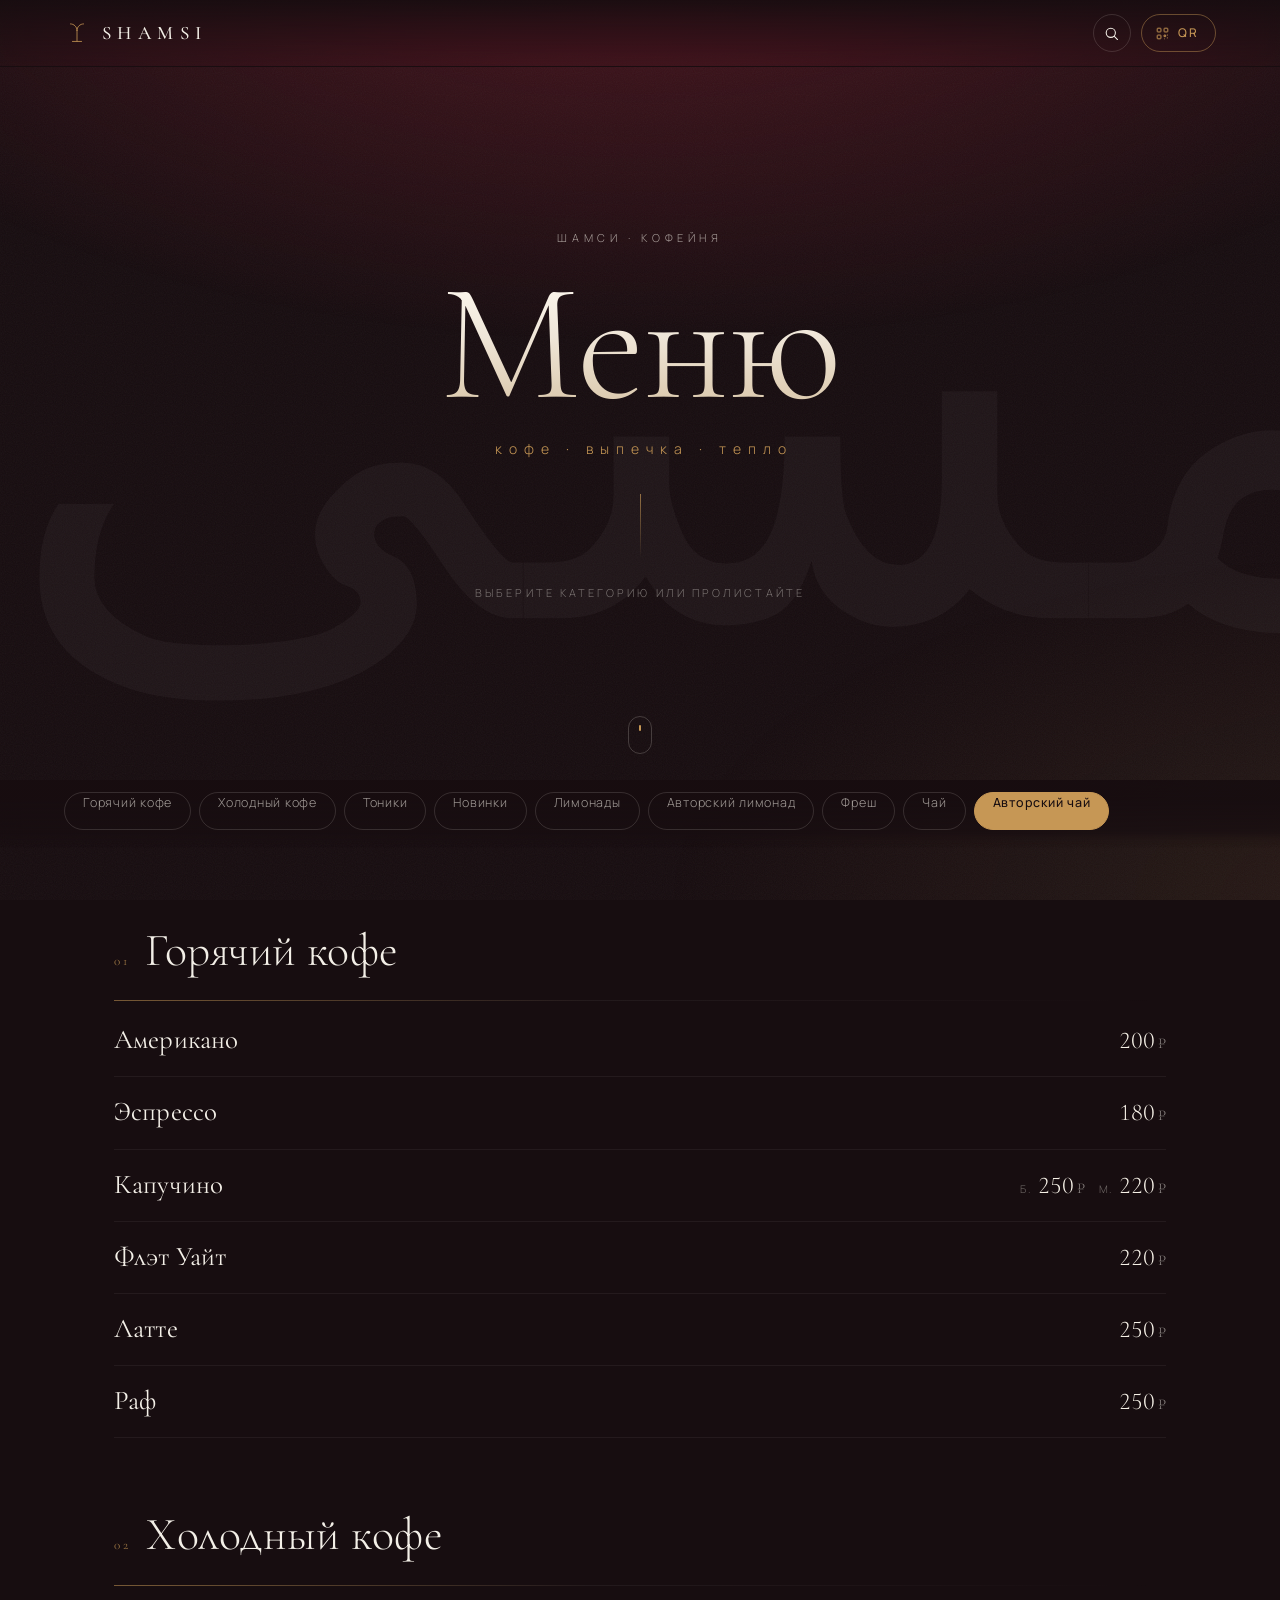
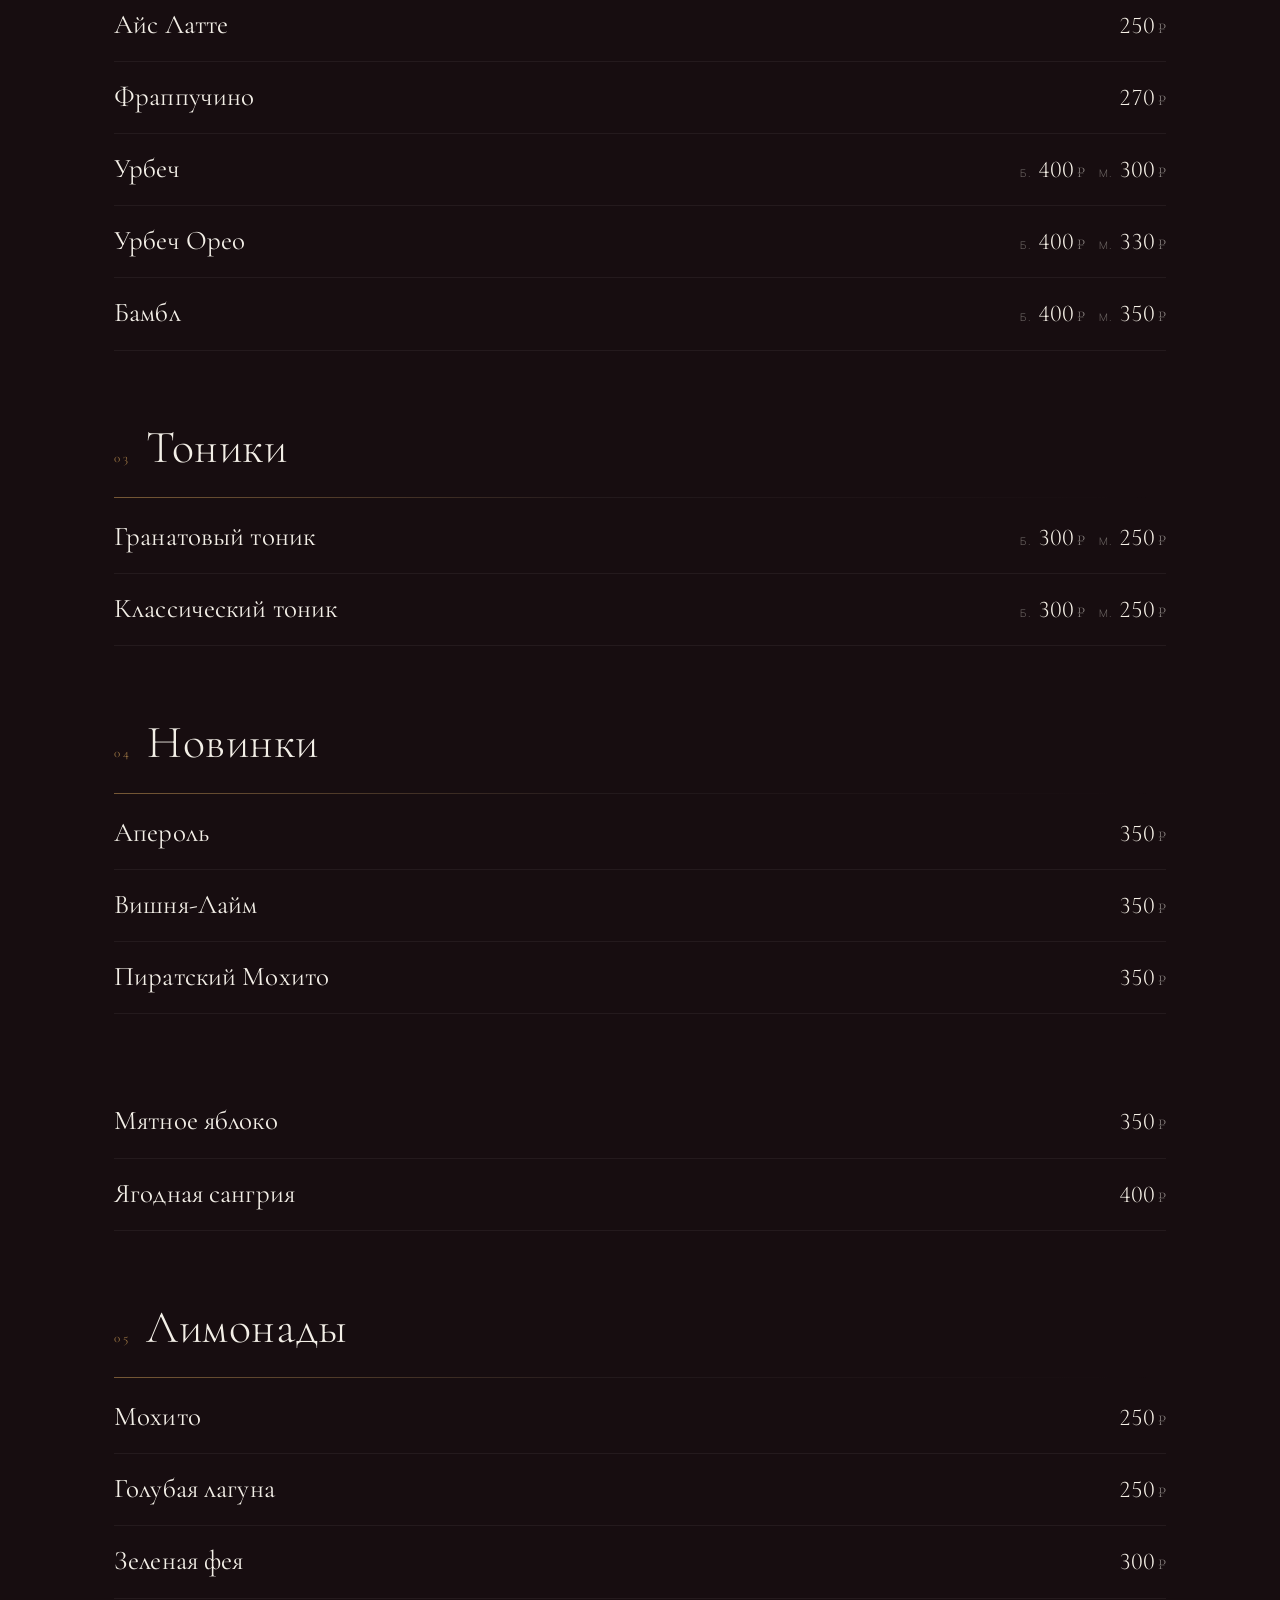
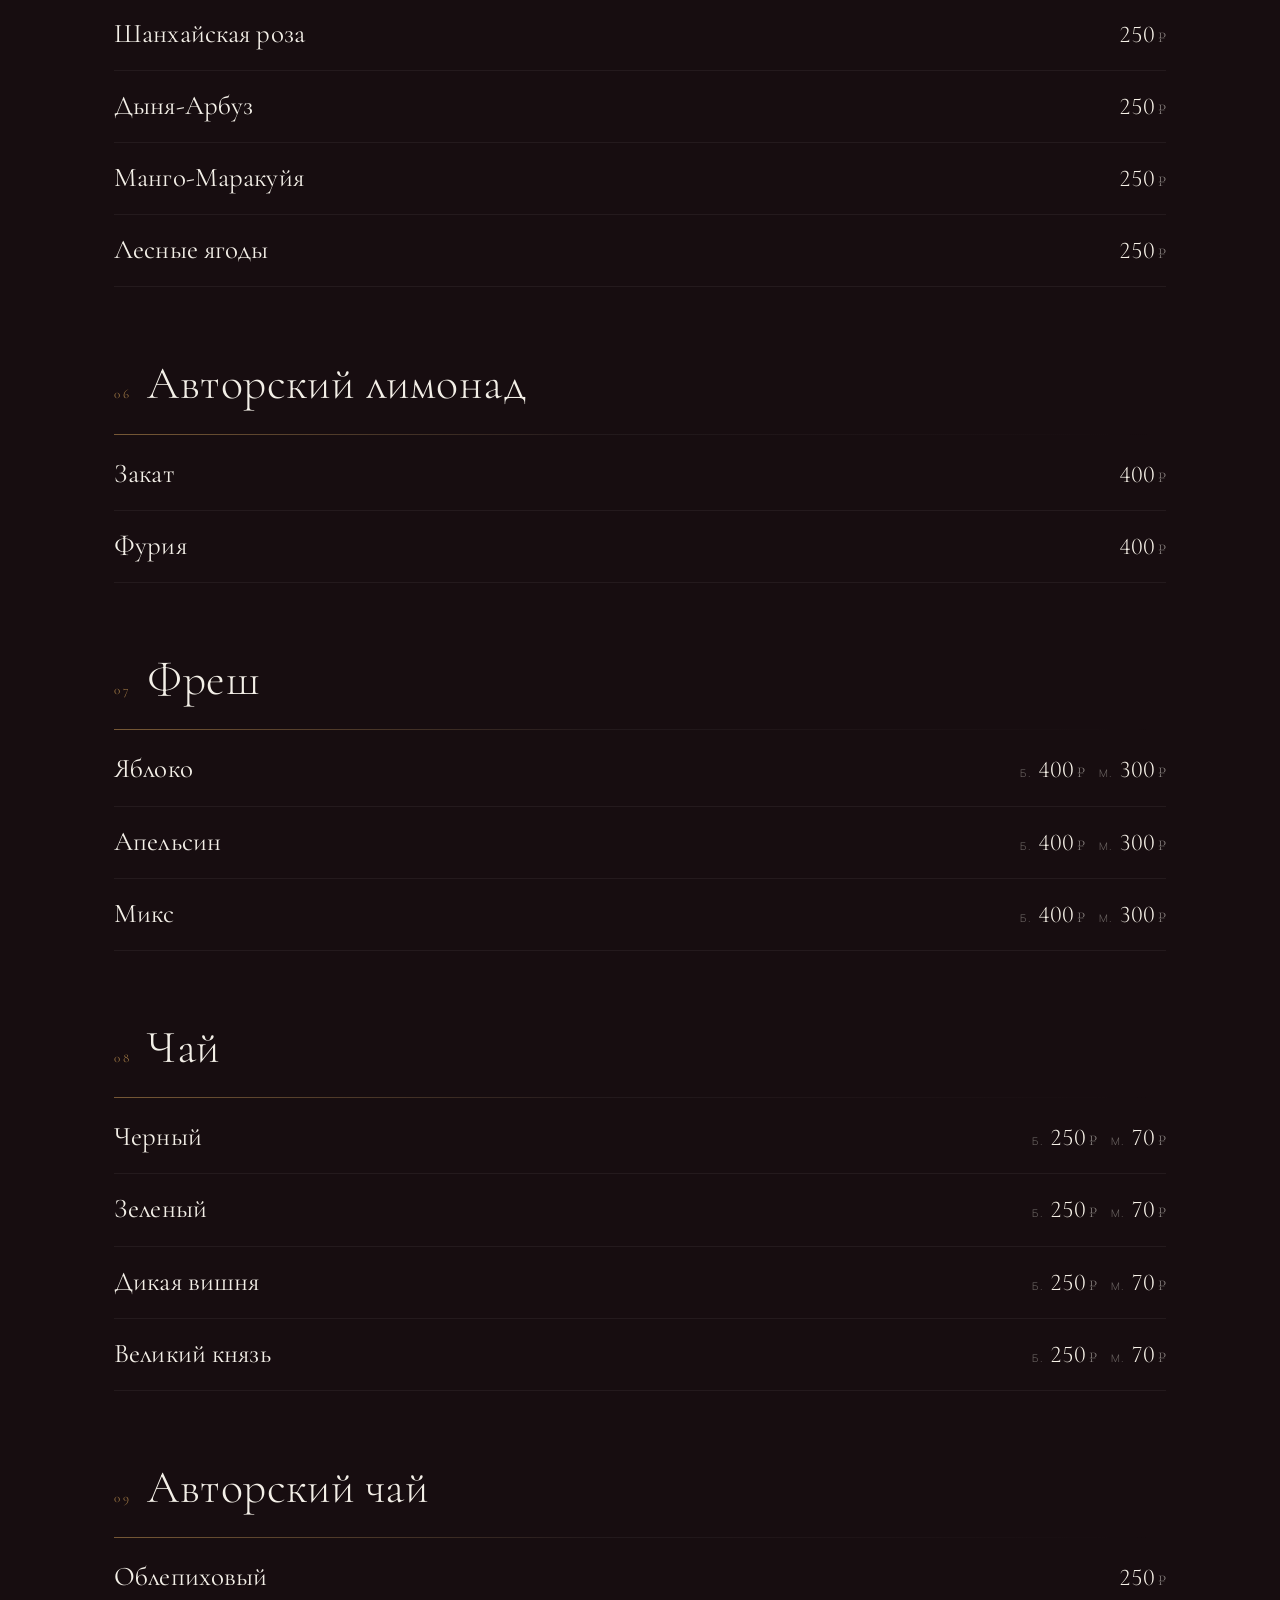
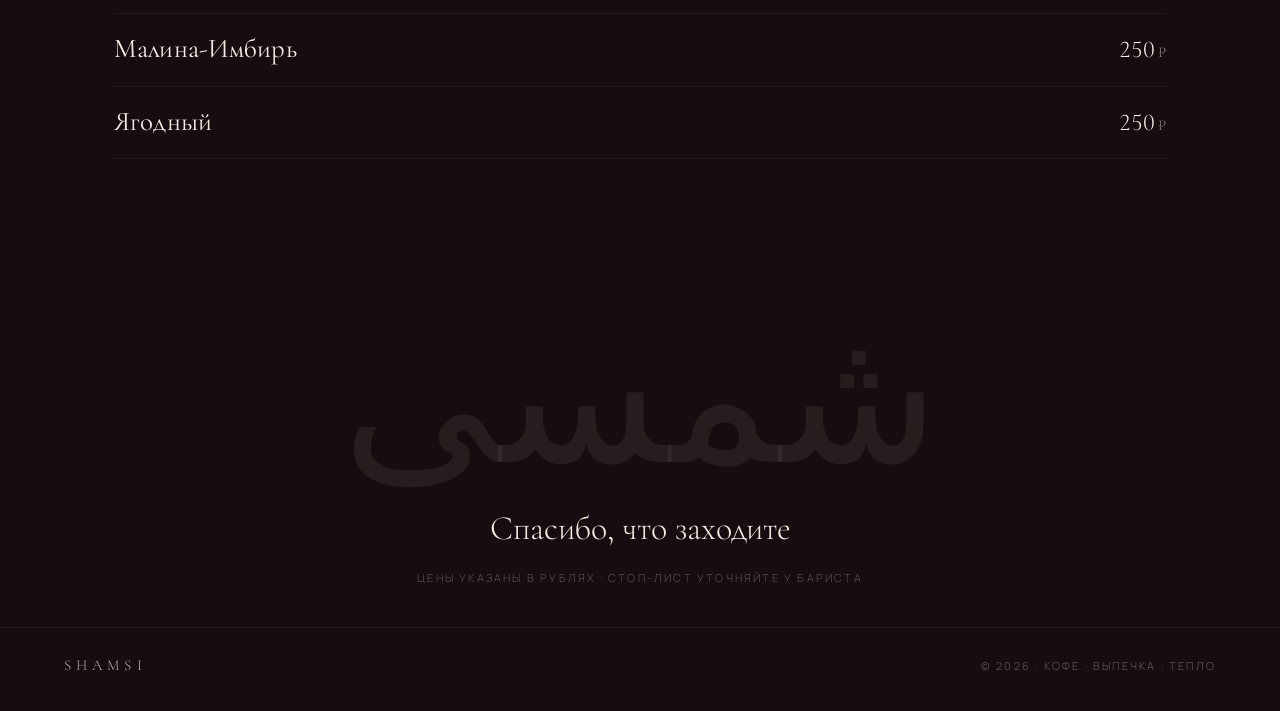
==== index.html @ 0c4f5e69 "copy: drop unverified claims (founding year, own roasting, category claims)" ====
<!DOCTYPE html>
<html lang="ru">
<head>
<meta charset="utf-8">
<meta name="viewport" content="width=device-width, initial-scale=1, viewport-fit=cover">
<title>SHAMSI — меню</title>
<meta name="description" content="Меню кофейни SHAMSI: кофе, холодные напитки, лимонады, чай.">
<meta name="theme-color" content="#170d10">
<link rel="preconnect" href="https://fonts.googleapis.com">
<link rel="preconnect" href="https://fonts.gstatic.com" crossorigin>
<link href="https://fonts.googleapis.com/css2?family=Cormorant+Garamond:ital,wght@0,300;0,400;0,500;0,600;1,300&family=Manrope:wght@300;400;500;600&display=swap" rel="stylesheet">
<link rel="stylesheet" href="assets/style.css">
<link rel="icon" href="data:image/svg+xml,%3Csvg xmlns='http://www.w3.org/2000/svg' viewBox='0 0 32 32'%3E%3Crect width='32' height='32' rx='8' fill='%237A1D2D'/%3E%3Cpath d='M16 23V12M11.5 16.5a4.5 4.5 0 1 1 9 0' stroke='%23F3EFE7' stroke-width='1.6' fill='none' stroke-linecap='round'/%3E%3C/svg%3E">
</head>
<body>

<header class="topbar" id="topbar">
  <a class="brand" href="#top" aria-label="SHAMSI — в начало">
    <svg class="brand__mark" viewBox="0 0 40 40" aria-hidden="true">
      <path d="M20 33V16" />
      <path d="M20 16c0-5.5-4.5-10-10-10M20 16c0-5.5 4.5-10 10-10" />
      <path d="M13 33h14" />
    </svg>
    <span class="brand__name">SHAMSI</span>
  </a>
  <nav class="topbar__actions">
    <button class="icon-btn" id="searchBtn" aria-label="Поиск по меню">
      <svg viewBox="0 0 24 24" aria-hidden="true"><circle cx="11" cy="11" r="6.5"/><path d="M16 16l4.5 4.5"/></svg>
    </button>
    <button class="pill-btn" id="qrBtn">
      <svg viewBox="0 0 24 24" aria-hidden="true"><rect x="3.5" y="3.5" width="6" height="6" rx="1"/><rect x="14.5" y="3.5" width="6" height="6" rx="1"/><rect x="3.5" y="14.5" width="6" height="6" rx="1"/><path d="M14.5 14.5h2.5v2.5h-2.5zM19 19h1.5M19 14.5h1.5M14.5 20.5h1"/></svg>
      <span>QR</span>
    </button>
  </nav>
</header>

<main id="top">

  <section class="hero">
    <span class="hero__arabic" aria-hidden="true">شمسی</span>
    <div class="hero__inner">
      <p class="hero__eyebrow">шамси · кофейня</p>
      <h1 class="hero__title">Меню</h1>
      <p class="hero__sub">кофе · выпечка · тепло</p>
      <div class="hero__rule"></div>
      <p class="hero__hint">выберите категорию или пролистайте</p>
    </div>
    <a class="hero__scroll" href="#menu" aria-label="К меню">
      <span></span>
    </a>
  </section>

  <nav class="rail" id="rail" aria-label="Категории меню">
    <div class="rail__track" id="railTrack"></div>
  </nav>

  <div class="menu" id="menu"></div>

  <section class="outro">
    <p class="outro__arabic" aria-hidden="true">شمسی</p>
    <p class="outro__line">Спасибо, что заходите</p>
    <p class="outro__small">цены указаны в рублях · стоп-лист уточняйте у бариста</p>
  </section>

</main>

<footer class="footer">
  <span class="footer__brand">SHAMSI</span>
  <span class="footer__copy">© <span id="year"></span> · кофе · выпечка · тепло</span>
</footer>

<!-- поиск -->
<div class="sheet" id="searchSheet" hidden>
  <div class="sheet__backdrop" data-close></div>
  <div class="sheet__panel sheet__panel--search" role="dialog" aria-modal="true" aria-label="Поиск по меню">
    <div class="search">
      <svg viewBox="0 0 24 24" aria-hidden="true"><circle cx="11" cy="11" r="6.5"/><path d="M16 16l4.5 4.5"/></svg>
      <input id="searchInput" type="search" placeholder="капучино, урбеч, чай…" autocomplete="off" enterkeyhint="search">
      <button class="search__close" data-close aria-label="Закрыть">×</button>
    </div>
    <div class="search__results" id="searchResults"></div>
  </div>
</div>

<!-- QR -->
<div class="sheet" id="qrSheet" hidden>
  <div class="sheet__backdrop" data-close></div>
  <div class="sheet__panel sheet__panel--qr" role="dialog" aria-modal="true" aria-label="QR-код меню">
    <button class="sheet__close" data-close aria-label="Закрыть">×</button>
    <p class="qr__eyebrow">меню в телефоне</p>
    <h2 class="qr__title">Наведите камеру</h2>
    <div class="qr__frame" id="qrFrame">
      <div class="qr__spinner" id="qrSpinner">готовим код…</div>
    </div>
    <p class="qr__url" id="qrUrl"></p>
    <div class="qr__actions">
      <button class="btn btn--solid" id="copyLink">Скопировать ссылку</button>
      <button class="btn btn--ghost" id="printQr">Печать</button>
    </div>
    <p class="qr__note">распечатайте и поставьте на стол — гость откроет меню без приложения</p>
  </div>
</div>

<script src="assets/menu-data.js"></script>
<script src="assets/app.js"></script>
</body>
</html>
---- assets/style.css ----
/* ============================================================
   SHAMSI — web menu
   palette borrowed from the cup design: burgundy, cream, gold
   ============================================================ */

:root{
  --ink:#170d10;
  --ink-2:#1f1216;
  --ink-3:#2a171c;
  --cream:#f3efe7;
  --cream-dim:rgba(243,239,231,.62);
  --cream-faint:rgba(243,239,231,.12);
  --gold:#c69755;
  --burgundy:#7a1d2d;
  --burgundy-soft:#8f2d3d;
  --serif:"Cormorant Garamond", Georgia, "Times New Roman", serif;
  --sans:"Manrope", -apple-system, BlinkMacSystemFont, "Segoe UI", sans-serif;
  --pad:clamp(18px, 5vw, 64px);
  --maxw:1180px;
  --ease:cubic-bezier(.22,.61,.36,1);
}

*{box-sizing:border-box}
html{scroll-behavior:smooth; -webkit-text-size-adjust:100%}
@media (prefers-reduced-motion: reduce){
  html{scroll-behavior:auto}
  *{animation-duration:.001ms !important; transition-duration:.001ms !important}
}

body{
  margin:0;
  background:var(--ink);
  color:var(--cream);
  font-family:var(--sans);
  font-weight:300;
  line-height:1.55;
  -webkit-font-smoothing:antialiased;
  overflow-x:hidden;
}

/* subtle paper grain + warm vignette */
body::before{
  content:"";
  position:fixed; inset:0;
  pointer-events:none; z-index:0;
  background:
    radial-gradient(120% 80% at 50% -10%, rgba(122,29,45,.55), transparent 60%),
    radial-gradient(90% 60% at 110% 100%, rgba(198,151,85,.10), transparent 65%);
}
body::after{
  content:"";
  position:fixed; inset:0; z-index:0; pointer-events:none; opacity:.05;
  background-image:url("data:image/svg+xml,%3Csvg xmlns='http://www.w3.org/2000/svg' width='120' height='120'%3E%3Cfilter id='n'%3E%3CfeTurbulence type='fractalNoise' baseFrequency='.9' numOctaves='3'/%3E%3C/filter%3E%3Crect width='120' height='120' filter='url(%23n)'/%3E%3C/svg%3E");
}

main, header, footer{position:relative; z-index:1}

a{color:inherit; text-decoration:none}
button{font:inherit; color:inherit; background:none; border:0; cursor:pointer}
img{max-width:100%; display:block}

::selection{background:var(--gold); color:var(--ink)}

/* ---------------- top bar ---------------- */
.topbar{
  position:fixed; top:0; left:0; right:0; z-index:40;
  display:flex; align-items:center; justify-content:space-between;
  padding:14px var(--pad);
  background:linear-gradient(to bottom, rgba(23,13,16,.92), rgba(23,13,16,0));
  backdrop-filter:blur(14px) saturate(120%);
  border-bottom:1px solid transparent;
  transition:border-color .4s var(--ease), background .4s var(--ease), padding .4s var(--ease);
}
.topbar.is-stuck{
  padding:10px var(--pad);
  background:rgba(23,13,16,.86);
  border-bottom-color:rgba(243,239,231,.08);
}

.brand{display:flex; align-items:center; gap:10px}
.brand__mark{width:26px; height:26px; fill:none; stroke:var(--gold); stroke-width:1.4; stroke-linecap:round; opacity:.9}
.brand__name{
  font-family:var(--serif); font-size:19px; letter-spacing:.34em; font-weight:500;
  padding-left:.1em;
}

.topbar__actions{display:flex; align-items:center; gap:10px}
.icon-btn{
  width:38px; height:38px; display:grid; place-items:center; border-radius:50%;
  border:1px solid rgba(243,239,231,.14);
  transition:border-color .3s var(--ease), background .3s var(--ease), transform .3s var(--ease);
}
.icon-btn svg{width:17px; height:17px; fill:none; stroke:var(--cream); stroke-width:1.5; stroke-linecap:round}
.icon-btn:hover{border-color:rgba(198,151,85,.6); background:rgba(198,151,85,.08); transform:translateY(-1px)}

.pill-btn{
  display:inline-flex; align-items:center; gap:8px;
  height:38px; padding:0 16px 0 13px; border-radius:999px;
  border:1px solid rgba(198,151,85,.45);
  color:var(--gold);
  font-size:12px; letter-spacing:.18em; text-transform:uppercase; font-weight:500;
  transition:background .3s var(--ease), color .3s var(--ease), transform .3s var(--ease);
}
.pill-btn svg{width:15px; height:15px; fill:none; stroke:currentColor; stroke-width:1.5}
.pill-btn:hover{background:var(--gold); color:var(--ink); transform:translateY(-1px)}

/* ---------------- hero ---------------- */
.hero{
  position:relative;
  min-height:min(88svh, 780px);
  display:grid; place-items:center;
  padding:120px var(--pad) 70px;
  overflow:hidden;
}
.hero__arabic{
  position:absolute; inset:0; display:grid; place-items:center;
  font-family:var(--serif);
  font-size:clamp(220px, 56vw, 620px);
  line-height:1;
  color:rgba(243,239,231,.035);
  letter-spacing:.02em;
  user-select:none;
  transform:translateY(4%);
}
.hero__inner{position:relative; text-align:center; max-width:760px}
.hero__eyebrow{
  margin:0 0 26px;
  font-size:11px; letter-spacing:.42em; text-transform:uppercase;
  color:var(--cream-dim);
}
.hero__title{
  font-family:var(--serif); font-weight:300;
  font-size:clamp(72px, 17vw, 168px);
  line-height:.86; margin:0;
  letter-spacing:-.01em;
  background:linear-gradient(180deg, #fffaf2 0%, #efe6d8 45%, #d8c4a6 100%);
  -webkit-background-clip:text; background-clip:text; color:transparent;
}
.hero__sub{
  margin:22px 0 0; font-size:clamp(12px,1.5vw,14px);
  letter-spacing:.5em; text-transform:lowercase; color:var(--gold);
  padding-left:.5em;
}
.hero__rule{
  width:1px; height:64px; margin:34px auto 0;
  background:linear-gradient(to bottom, var(--gold), transparent);
  opacity:.7;
}
.hero__hint{
  margin:26px 0 0; font-size:11px; letter-spacing:.28em;
  text-transform:uppercase; color:rgba(243,239,231,.42);
}
.hero__scroll{
  position:absolute; bottom:26px; left:50%; transform:translateX(-50%);
  width:24px; height:38px; border:1px solid rgba(243,239,231,.2); border-radius:999px;
}
.hero__scroll span{
  position:absolute; top:8px; left:50%; width:2px; height:6px; border-radius:2px;
  background:var(--gold); transform:translateX(-50%);
  animation:scrollHint 2.4s infinite var(--ease);
}
@keyframes scrollHint{
  0%{opacity:0; transform:translate(-50%,0)}
  35%{opacity:1}
  100%{opacity:0; transform:translate(-50%,14px)}
}

/* ---------------- category rail ---------------- */
.rail{
  position:sticky; top:0; z-index:30;
  padding:10px 0 12px;
  background:linear-gradient(to bottom, rgba(23,13,16,.96) 30%, rgba(23,13,16,.72) 75%, transparent);
  backdrop-filter:blur(10px);
  -webkit-mask-image:linear-gradient(to bottom, #000 78%, transparent);
          mask-image:linear-gradient(to bottom, #000 78%, transparent);
}
.rail__track{
  display:flex; gap:8px; overflow-x:auto; scrollbar-width:none;
  padding:2px var(--pad) 6px;
  scroll-snap-type:x proximity;
}
.rail__track::-webkit-scrollbar{display:none}
.chip{
  flex:0 0 auto; scroll-snap-align:center;
  height:38px; padding:0 18px; border-radius:999px;
  border:1px solid rgba(243,239,231,.14);
  font-size:12.5px; letter-spacing:.06em; color:var(--cream-dim);
  white-space:nowrap;
  transition:color .3s var(--ease), border-color .3s var(--ease), background .3s var(--ease), transform .3s var(--ease);
}
.chip:hover{color:var(--cream); border-color:rgba(198,151,85,.4)}
.chip.is-active{
  color:var(--ink); background:var(--gold); border-color:var(--gold);
  font-weight:500;
}

/* ---------------- menu sections ---------------- */
.menu{max-width:var(--maxw); margin:0 auto; padding:14px var(--pad) 0}

.section{padding:clamp(34px,6vw,64px) 0 8px; scroll-margin-top:92px}
.section__head{display:flex; align-items:baseline; gap:16px; margin-bottom:6px}
.section__num{
  font-family:var(--serif); font-size:13px; letter-spacing:.2em; color:var(--gold);
  opacity:.85; padding-top:6px;
}
.section__title{
  font-family:var(--serif); font-weight:300; font-size:clamp(30px,4.6vw,46px);
  margin:0; line-height:1.05; letter-spacing:.01em;
}
.section__note{
  margin:8px 0 0; font-size:12.5px; letter-spacing:.16em; text-transform:uppercase;
  color:rgba(243,239,231,.34);
}
.section__rule{
  height:1px; margin:26px 0 4px;
  background:linear-gradient(to right, rgba(198,151,85,.55), rgba(243,239,231,.06) 45%, transparent);
}

.items{list-style:none; margin:0; padding:0}
.item{
  display:grid; grid-template-columns:1fr auto; align-items:baseline; gap:14px;
  padding:17px 0;
  border-bottom:1px solid rgba(243,239,231,.06);
  position:relative;
  opacity:0; transform:translateY(14px);
  transition:opacity .7s var(--ease), transform .7s var(--ease), border-color .35s var(--ease);
}
.item.is-in{opacity:1; transform:none}
.item:hover{border-bottom-color:rgba(198,151,85,.35)}
.item__name{
  font-family:var(--serif); font-size:clamp(21px,2.6vw,27px); font-weight:400;
  letter-spacing:.005em; line-height:1.2;
  transition:color .3s var(--ease), transform .35s var(--ease);
}
.item:hover .item__name{color:#fffdf8; transform:translateX(3px)}
.item__prices{display:flex; align-items:baseline; gap:14px; white-space:nowrap}
.price{display:inline-flex; align-items:baseline; gap:6px}
.price__label{
  font-size:10.5px; letter-spacing:.16em; text-transform:uppercase;
  color:rgba(243,239,231,.4);
}
.price__value{
  font-family:var(--serif); font-size:clamp(19px,2.4vw,24px); color:#f7f2e8;
  font-variant-numeric:lining-nums tabular-nums;
}
.price__value small{font-size:.62em; color:rgba(243,239,231,.55); margin-left:3px}

/* ---------------- outro / footer ---------------- */
.outro{
  text-align:center; padding:clamp(70px,12vw,140px) var(--pad) 40px;
  position:relative;
}
.outro__arabic{
  font-family:var(--serif); font-size:clamp(90px,18vw,190px); margin:0 0 6px;
  color:rgba(243,239,231,.07); line-height:1;
}
.outro__line{
  font-family:var(--serif); font-size:clamp(24px,3.4vw,34px); margin:0;
  color:#f1ebdf;
}
.outro__small{
  margin:14px 0 0; font-size:11px; letter-spacing:.2em; text-transform:uppercase;
  color:rgba(243,239,231,.3);
}

.footer{
  display:flex; justify-content:space-between; align-items:center; gap:18px;
  padding:26px var(--pad) 34px;
  border-top:1px solid rgba(243,239,231,.07);
  font-size:11px; letter-spacing:.2em; text-transform:uppercase;
  color:rgba(243,239,231,.34);
}
.footer__brand{font-family:var(--serif); font-size:15px; letter-spacing:.34em; color:rgba(243,239,231,.72)}

/* ---------------- sheets (search / qr) ---------------- */
.sheet{position:fixed; inset:0; z-index:60; display:grid; place-items:center}
.sheet[hidden]{display:none}
.sheet__backdrop{
  position:absolute; inset:0; background:rgba(10,5,7,.72); backdrop-filter:blur(6px);
  animation:fade .3s var(--ease);
}
.sheet__panel{
  position:relative; width:min(560px, calc(100vw - 32px));
  max-height:calc(100dvh - 48px); overflow:auto;
  background:linear-gradient(180deg, #241317, #1a0f12);
  border:1px solid rgba(198,151,85,.28);
  border-radius:22px; padding:26px;
  box-shadow:0 30px 80px rgba(0,0,0,.55);
  animation:rise .38s var(--ease);
}
@keyframes fade{from{opacity:0}to{opacity:1}}
@keyframes rise{from{opacity:0; transform:translateY(16px) scale(.985)}to{opacity:1; transform:none}}

.search{display:flex; align-items:center; gap:12px; border-bottom:1px solid rgba(243,239,231,.14); padding-bottom:12px}
.search svg{width:18px; height:18px; fill:none; stroke:var(--gold); stroke-width:1.5}
.search input{
  flex:1; background:none; border:0; outline:0; color:var(--cream);
  font-family:var(--sans); font-size:16px; font-weight:300;
}
.search input::placeholder{color:rgba(243,239,231,.35)}
.search__close{font-size:24px; line-height:1; color:rgba(243,239,231,.5); padding:0 4px}
.search__close:hover{color:var(--cream)}

.search__results{margin-top:8px}
.sr-cat{
  font-size:10.5px; letter-spacing:.2em; text-transform:uppercase;
  color:var(--gold); margin:18px 0 6px;
}
.sr-item{
  display:flex; justify-content:space-between; align-items:baseline; gap:14px;
  padding:11px 0; border-bottom:1px solid rgba(243,239,231,.06); width:100%; text-align:left;
  color:var(--cream);
}
.sr-item:hover{color:#fff}
.sr-item__name{font-family:var(--serif); font-size:19px}
.sr-item__price{font-family:var(--serif); font-size:17px; color:rgba(243,239,231,.8); white-space:nowrap}
.sr-empty{color:rgba(243,239,231,.45); font-size:14px; padding:22px 0; text-align:center}

.sheet__close{
  position:absolute; top:14px; right:16px; font-size:26px; line-height:1;
  color:rgba(243,239,231,.45);
}
.sheet__close:hover{color:var(--cream)}

.sheet__panel--qr{text-align:center; padding-top:34px}
.qr__eyebrow{margin:0; font-size:10.5px; letter-spacing:.28em; text-transform:uppercase; color:var(--gold)}
.qr__title{margin:8px 0 20px; font-family:var(--serif); font-weight:300; font-size:clamp(26px,4vw,34px)}
.qr__frame{
  background:#fffaf1; border-radius:18px; padding:18px; display:grid; place-items:center;
  width:min(300px, 76vw); aspect-ratio:1; margin:0 auto;
}
.qr__frame img, .qr__frame canvas{width:100%; height:100%; display:block; border-radius:8px}
.qr__spinner{font-size:12px; letter-spacing:.16em; text-transform:uppercase; color:#8a7a68}
.qr__url{
  margin:16px 0 0; font-size:11.5px; letter-spacing:.06em;
  color:rgba(243,239,231,.45); word-break:break-all;
}
.qr__actions{display:flex; gap:10px; justify-content:center; margin-top:20px; flex-wrap:wrap}
.btn{
  height:42px; padding:0 20px; border-radius:999px; font-size:12px;
  letter-spacing:.14em; text-transform:uppercase; font-weight:500;
  transition:transform .3s var(--ease), background .3s var(--ease), color .3s var(--ease), border-color .3s var(--ease);
}
.btn--solid{background:var(--gold); color:var(--ink)}
.btn--solid:hover{transform:translateY(-1px); background:#d3a869}
.btn--ghost{border:1px solid rgba(243,239,231,.2); color:var(--cream)}
.btn--ghost:hover{border-color:rgba(198,151,85,.6); color:var(--gold)}
.qr__note{
  margin:18px 0 0; font-size:11px; line-height:1.6; letter-spacing:.04em;
  color:rgba(243,239,231,.32);
}

/* ---------------- responsive ---------------- */
@media (max-width:640px){
  .brand__name{font-size:16px; letter-spacing:.28em}
  .hero{min-height:80svh; padding-top:104px}
  .item{padding:15px 0}
  .footer{flex-direction:column; gap:8px; text-align:center}
  .pill-btn{padding:0 13px 0 11px}
  .pill-btn span{display:none}
}

/* ---------------- print (QR card) ---------------- */
@media print{
  body{background:#fff; color:#1a1a1a}
  body::before, body::after{display:none}
  .topbar, .hero, .rail, .menu, .outro, .footer, .qr__actions, .sheet__close, .qr__note, .qr__url{display:none !important}
  .sheet{position:static; display:block !important; background:#fff}
  .sheet__backdrop{display:none}
  .sheet__panel{background:#fff; border:0; box-shadow:none; max-height:none; width:100%; padding:0}
  .sheet[hidden]{display:block !important}
  .qr__frame{padding:0; width:70mm; height:70mm; background:#fff}
  .qr__eyebrow, .qr__title{color:#1a1a1a}
}
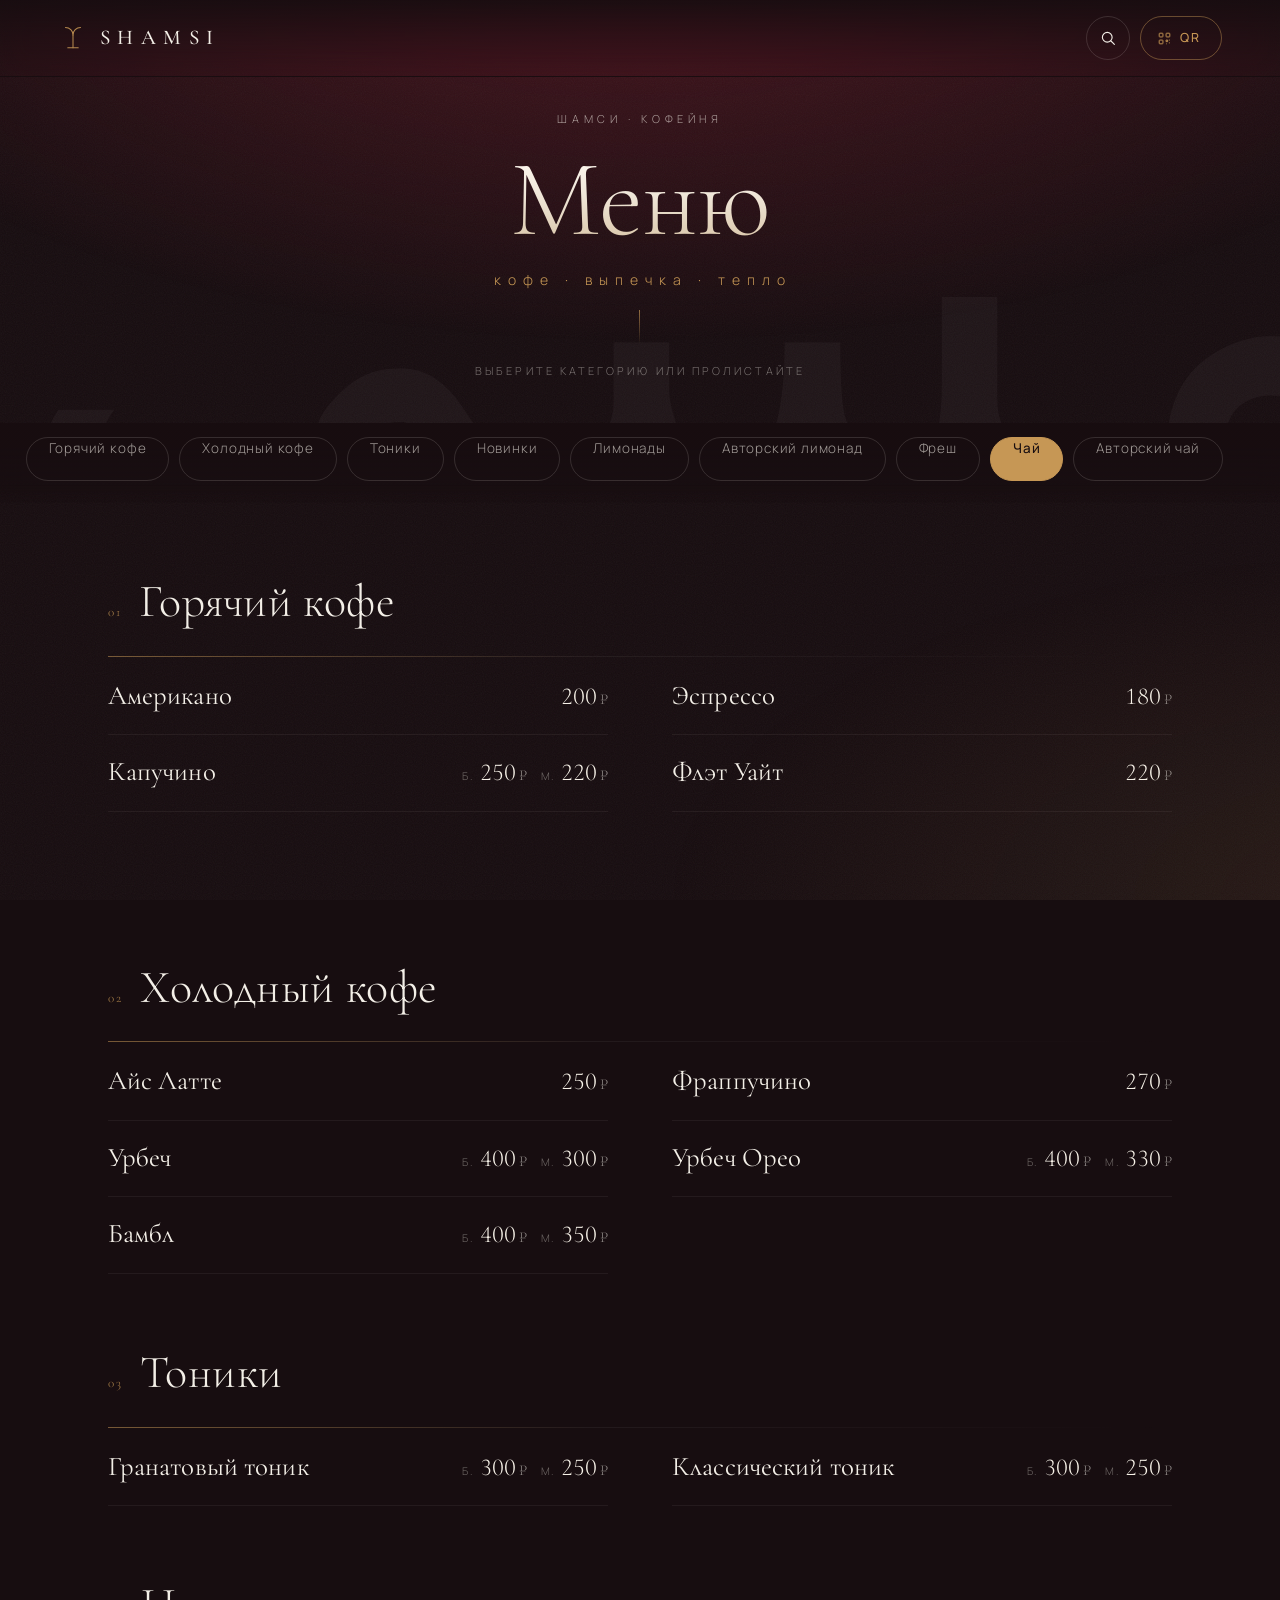
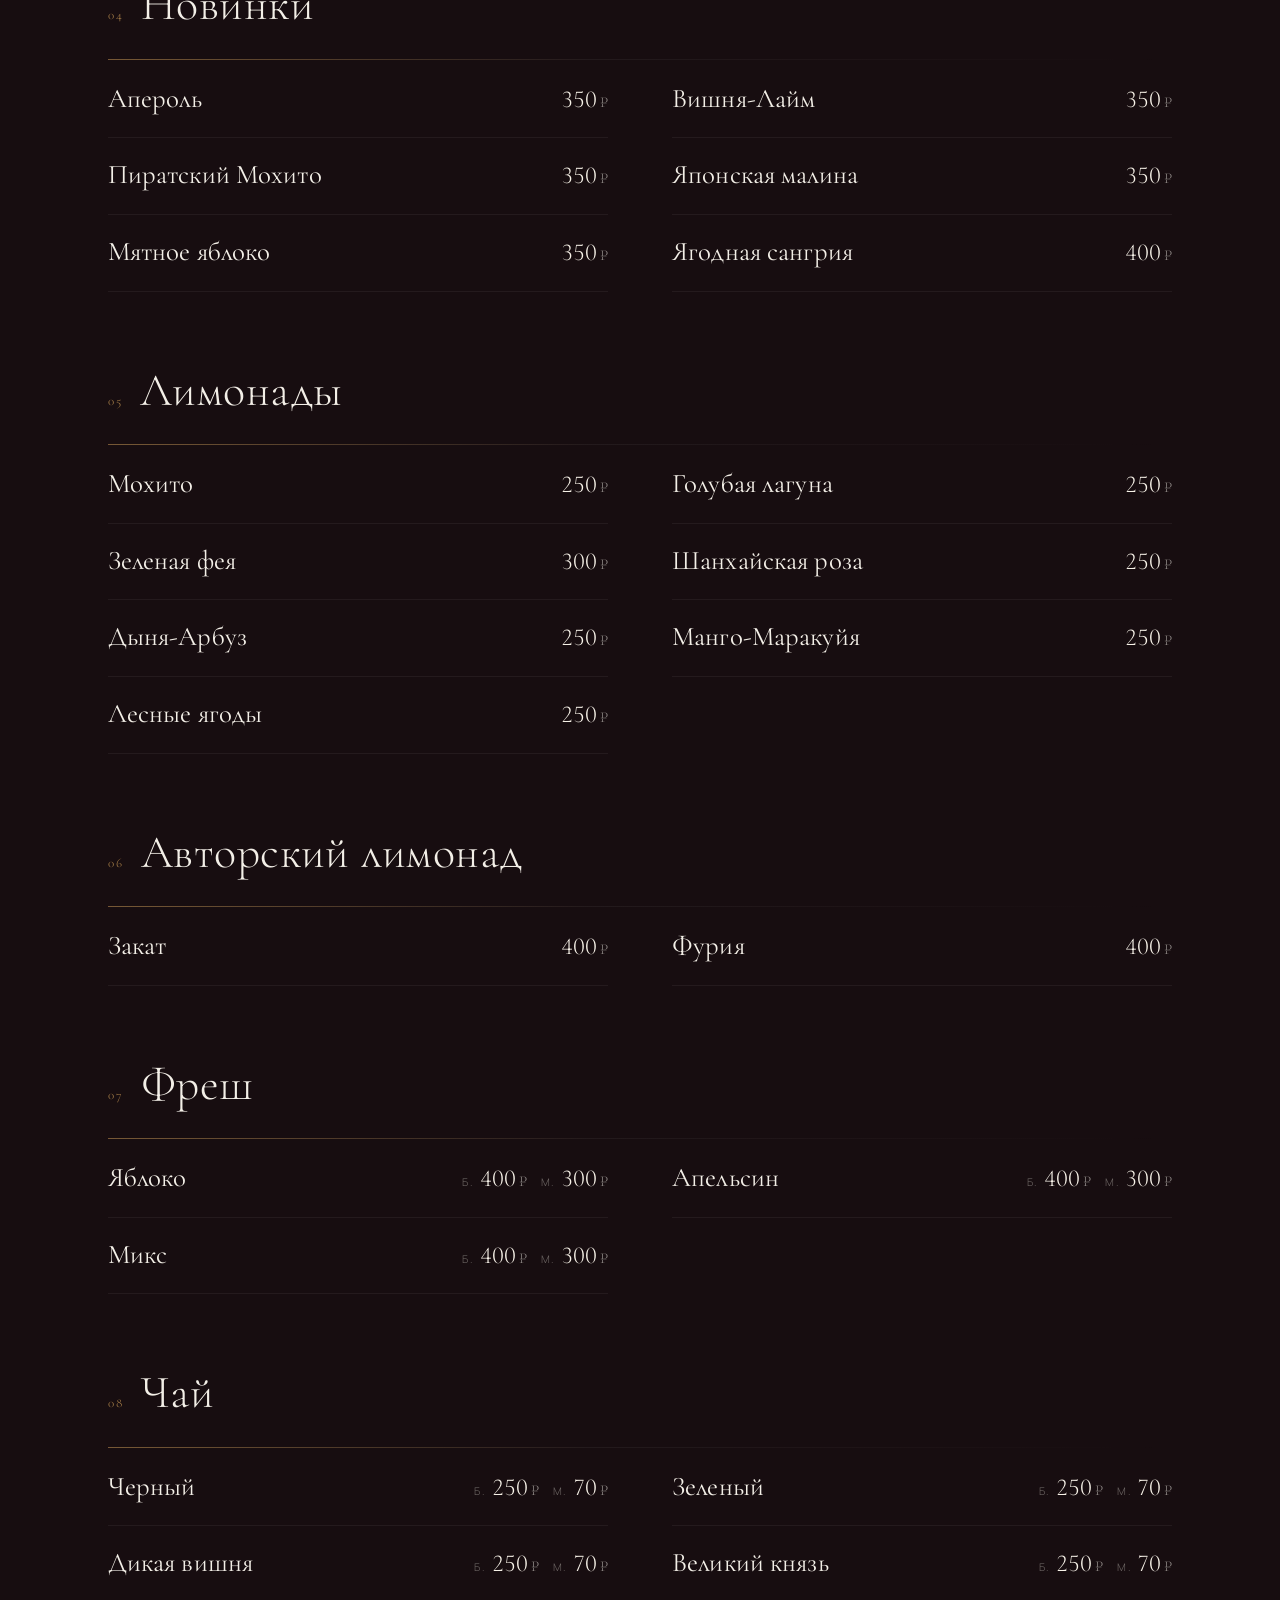
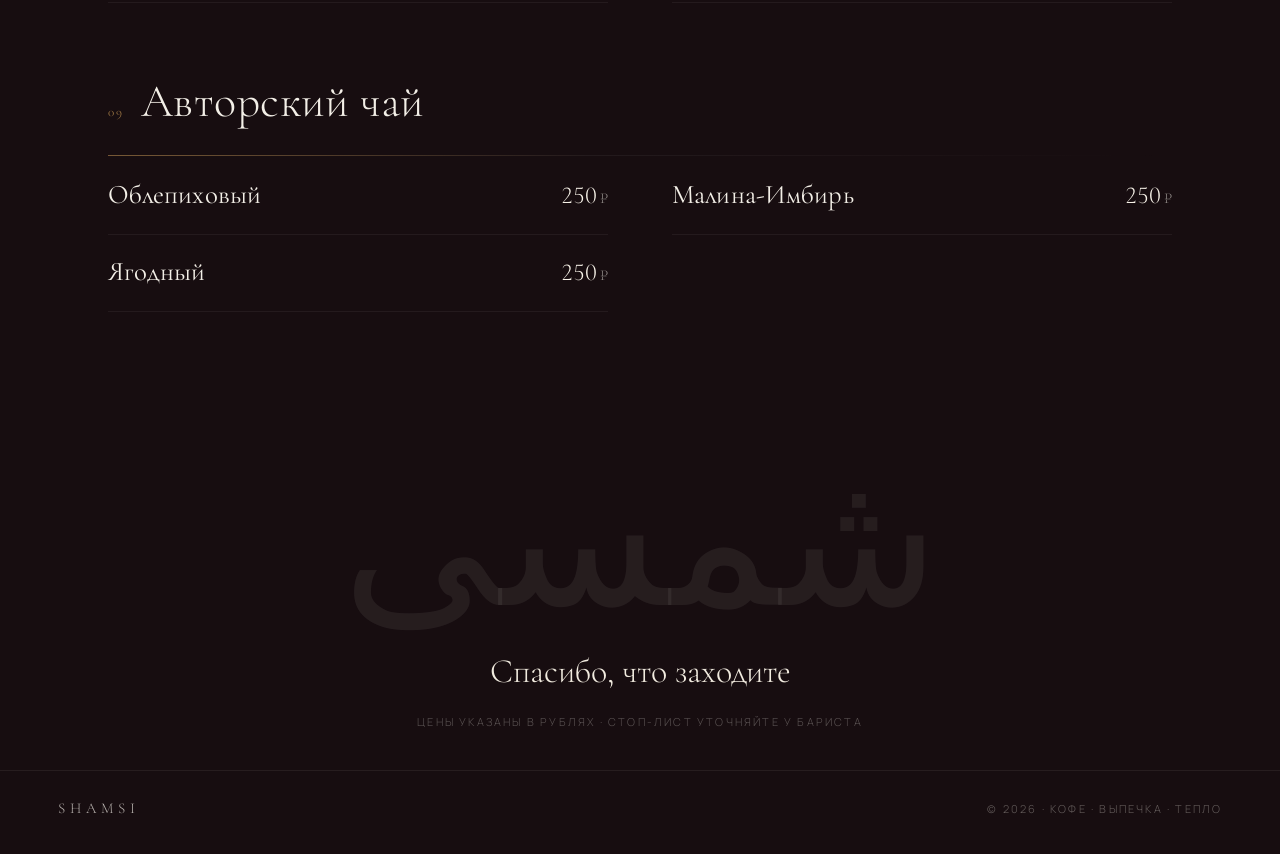
==== commit 726b5ca8: "tablet layout (2-col menu, 44px targets), PWA manifest + icons" ====
--- a/index.html
+++ b/index.html
@@ -10,6 +10,12 @@
 <link rel="preconnect" href="https://fonts.gstatic.com" crossorigin>
 <link href="https://fonts.googleapis.com/css2?family=Cormorant+Garamond:ital,wght@0,300;0,400;0,500;0,600;1,300&family=Manrope:wght@300;400;500;600&display=swap" rel="stylesheet">
 <link rel="stylesheet" href="assets/style.css">
+<link rel="manifest" href="manifest.webmanifest">
+<meta name="apple-mobile-web-app-capable" content="yes">
+<meta name="apple-mobile-web-app-status-bar-style" content="black-translucent">
+<meta name="apple-mobile-web-app-title" content="SHAMSI">
+<meta name="mobile-web-app-capable" content="yes">
+<link rel="apple-touch-icon" href="assets/icon-192.png">
 <link rel="icon" href="data:image/svg+xml,%3Csvg xmlns='http://www.w3.org/2000/svg' viewBox='0 0 32 32'%3E%3Crect width='32' height='32' rx='8' fill='%237A1D2D'/%3E%3Cpath d='M16 23V12M11.5 16.5a4.5 4.5 0 1 1 9 0' stroke='%23F3EFE7' stroke-width='1.6' fill='none' stroke-linecap='round'/%3E%3C/svg%3E">
 </head>
 <body>
--- a/assets/style.css
+++ b/assets/style.css
@@ -360,6 +360,57 @@
   .pill-btn span{display:none}
 }
 
+/* ---------------- tablet: two-column menu, bigger touch targets ---------------- */
+@media (min-width: 760px){
+  :root{ --pad: clamp(28px, 4.5vw, 72px) }
+
+  .topbar{ padding:16px var(--pad) }
+  .topbar.is-stuck{ padding:12px var(--pad) }
+  .icon-btn{ width:44px; height:44px }
+  .icon-btn svg{ width:18px; height:18px }
+  .pill-btn{ height:44px; padding:0 20px 0 16px; font-size:12.5px }
+  .brand__mark{ width:30px; height:30px }
+  .brand__name{ font-size:21px; letter-spacing:.36em }
+
+  .hero{ min-height:min(78svh, 720px); padding:130px var(--pad) 60px }
+  .hero__title{ font-size:clamp(96px, 13vw, 190px) }
+  .hero__rule{ height:52px; margin-top:30px }
+
+  .rail{ padding:12px 0 14px }
+  .rail__track{ gap:10px; padding:2px var(--pad) 8px }
+  .chip{ height:44px; padding:0 22px; font-size:13.5px }
+
+  .menu{ padding-top:10px }
+  .section{ padding:clamp(40px,5vw,70px) 0 10px }
+  .section__title{ font-size:clamp(34px,3.6vw,50px) }
+  .section__rule{ margin:30px 0 2px }
+
+  /* two columns of items — reads like a printed menu on a tablet */
+  .items{
+    display:grid; grid-template-columns:1fr 1fr;
+    column-gap:clamp(36px,5vw,84px);
+  }
+  .item{ padding:19px 0 }
+  .item__name{ font-size:clamp(23px,2.1vw,28px) }
+  .price__value{ font-size:clamp(20px,1.9vw,25px) }
+
+  .outro{ padding-top:clamp(80px,10vw,150px) }
+}
+
+/* tablet landscape / short screens: keep the hero from eating the viewport */
+@media (orientation: landscape) and (max-height: 900px){
+  .hero{ min-height:auto; padding:110px var(--pad) 44px }
+  .hero__title{ font-size:clamp(72px, 8.5vw, 130px) }
+  .hero__rule{ height:34px; margin-top:20px }
+  .hero__hint{ margin-top:18px }
+  .hero__scroll{ display:none }
+}
+
+/* very wide (tablet pro / desktop): three columns keep rows short */
+@media (min-width: 1500px){
+  :root{ --maxw:1360px }
+}
+
 /* ---------------- print (QR card) ---------------- */
 @media print{
   body{background:#fff; color:#1a1a1a}
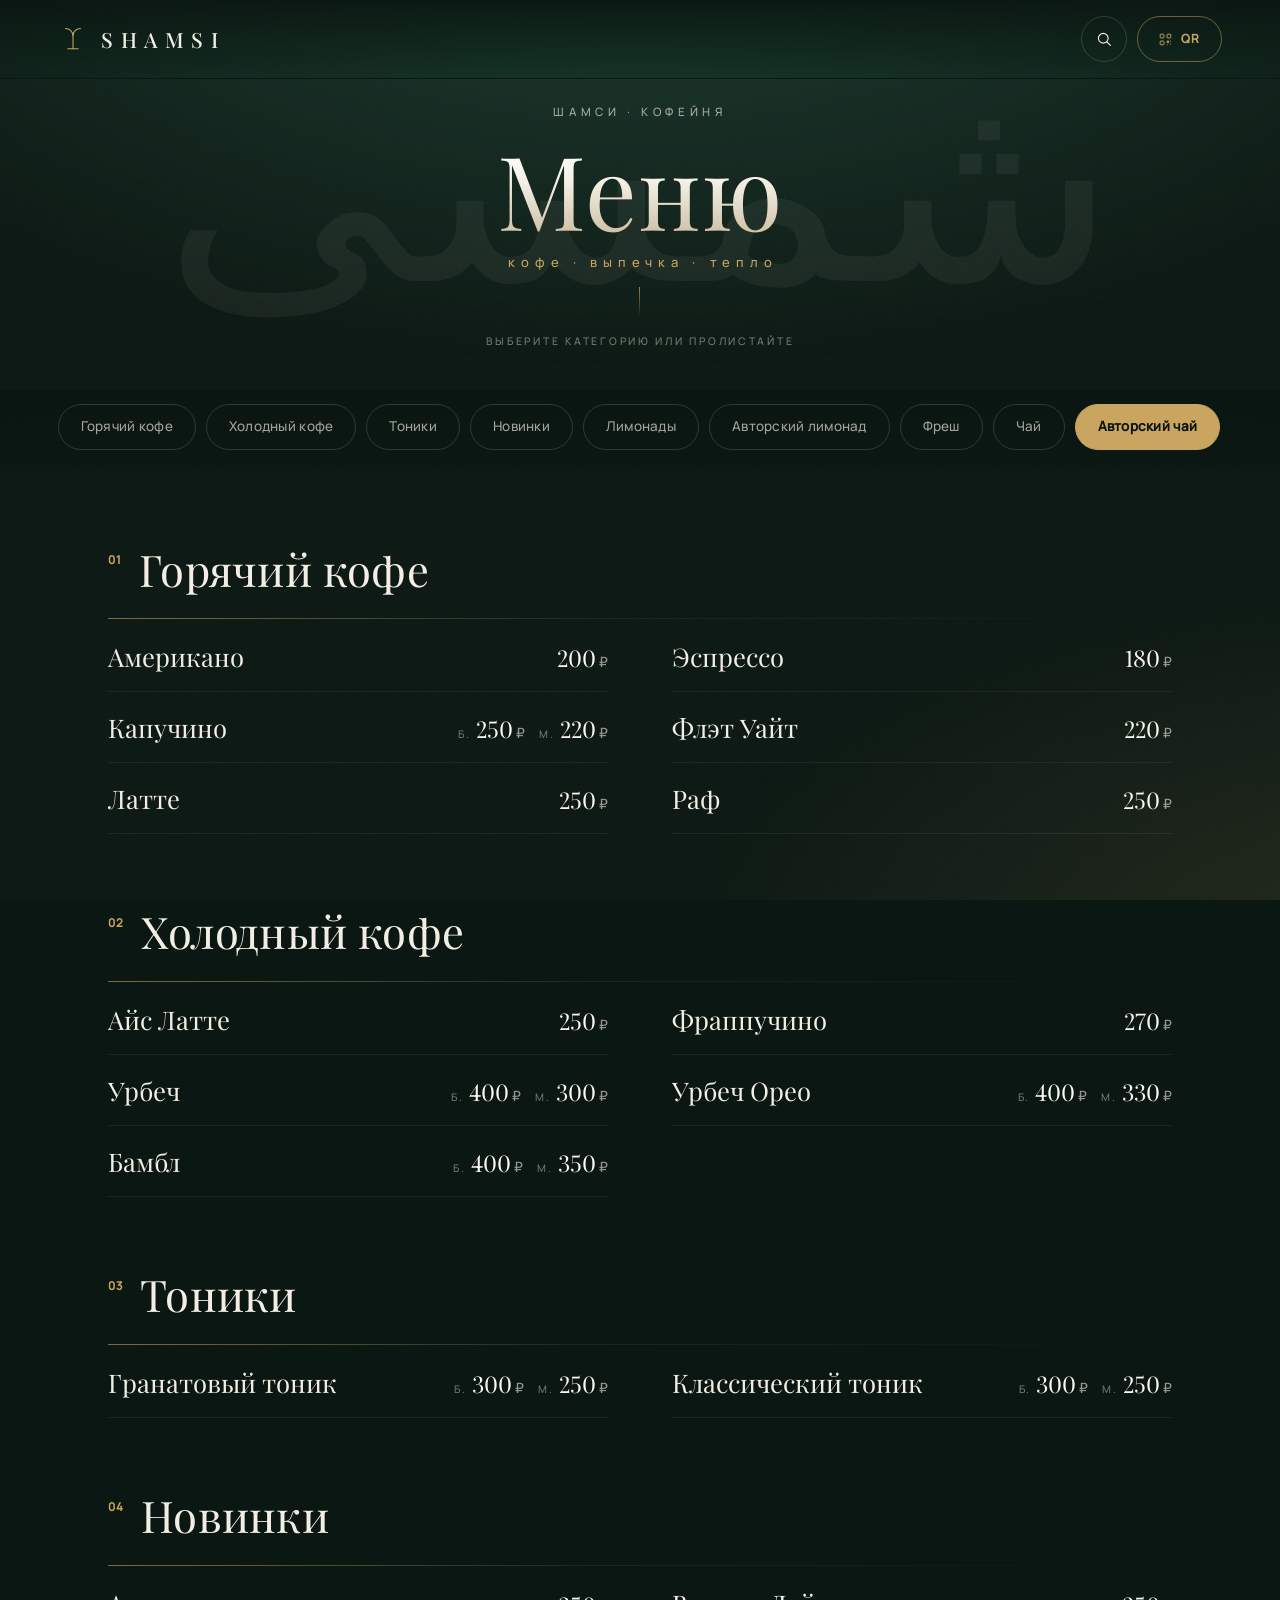
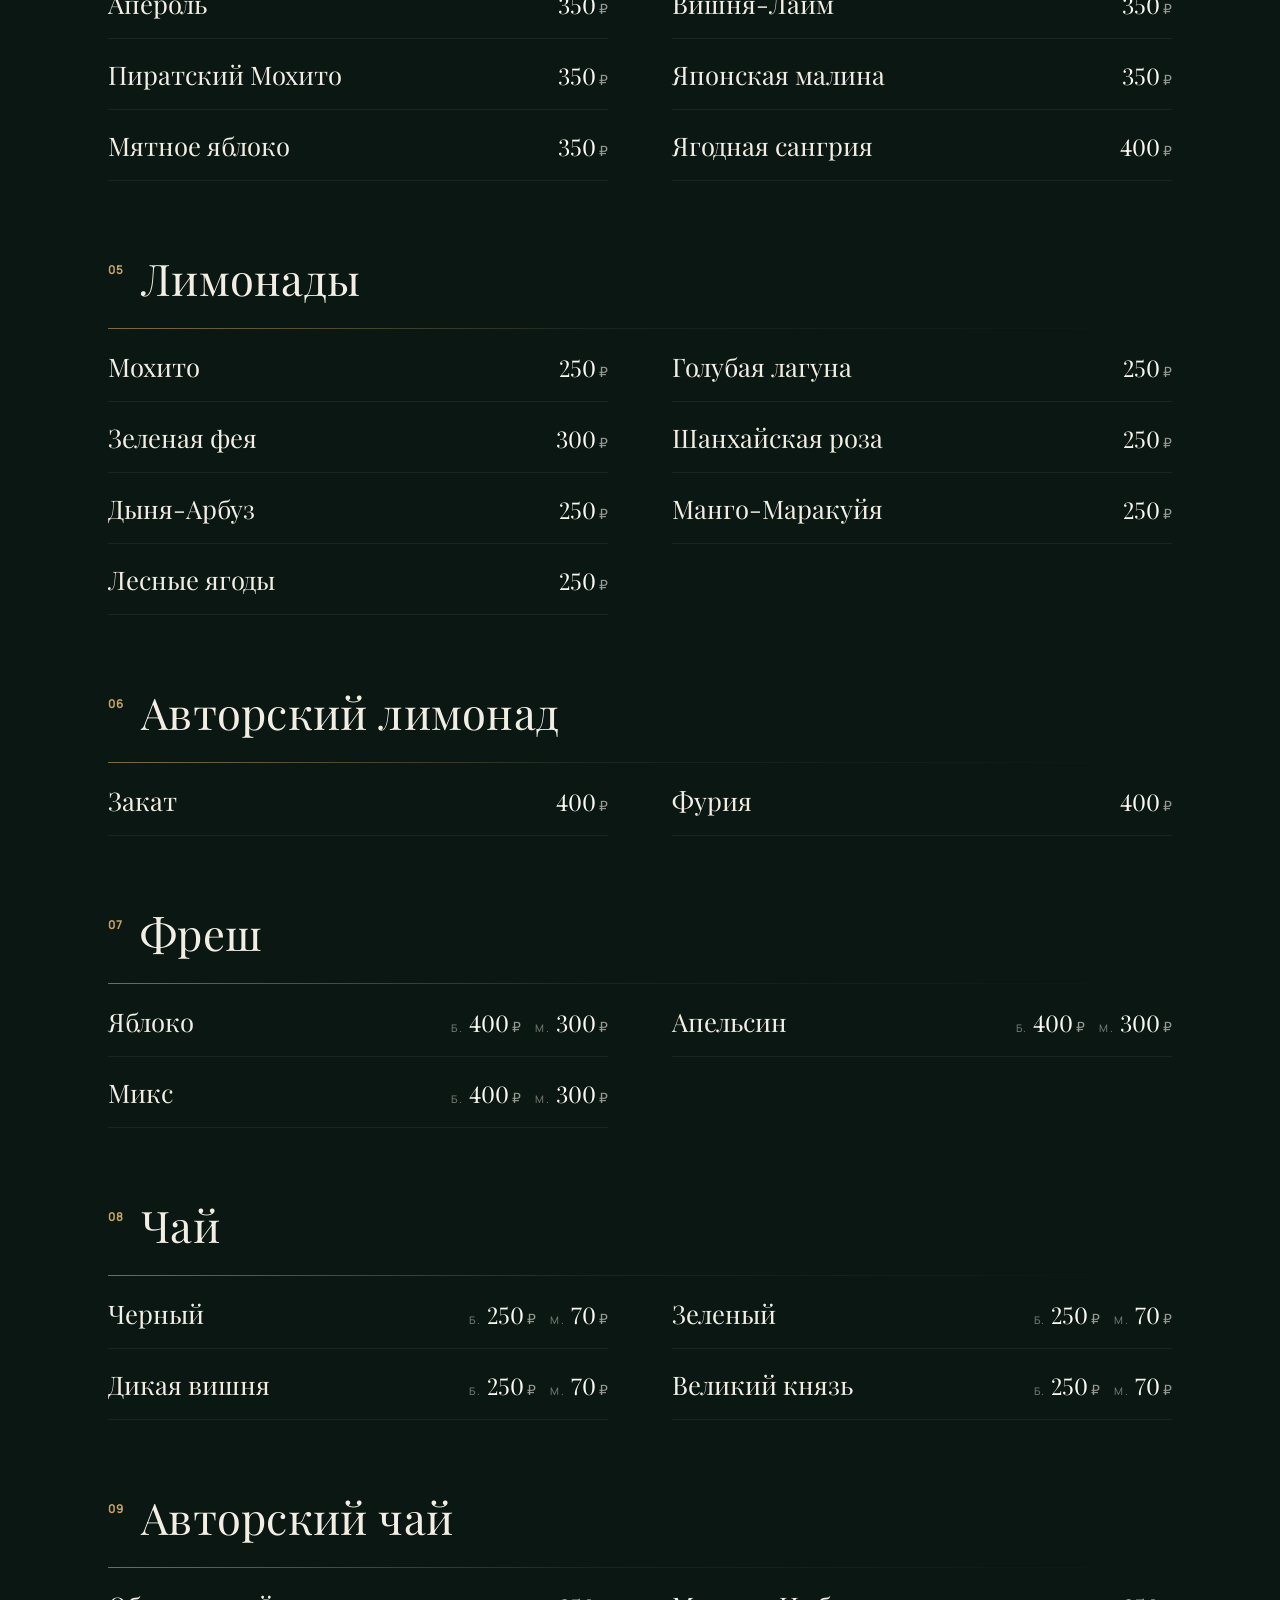
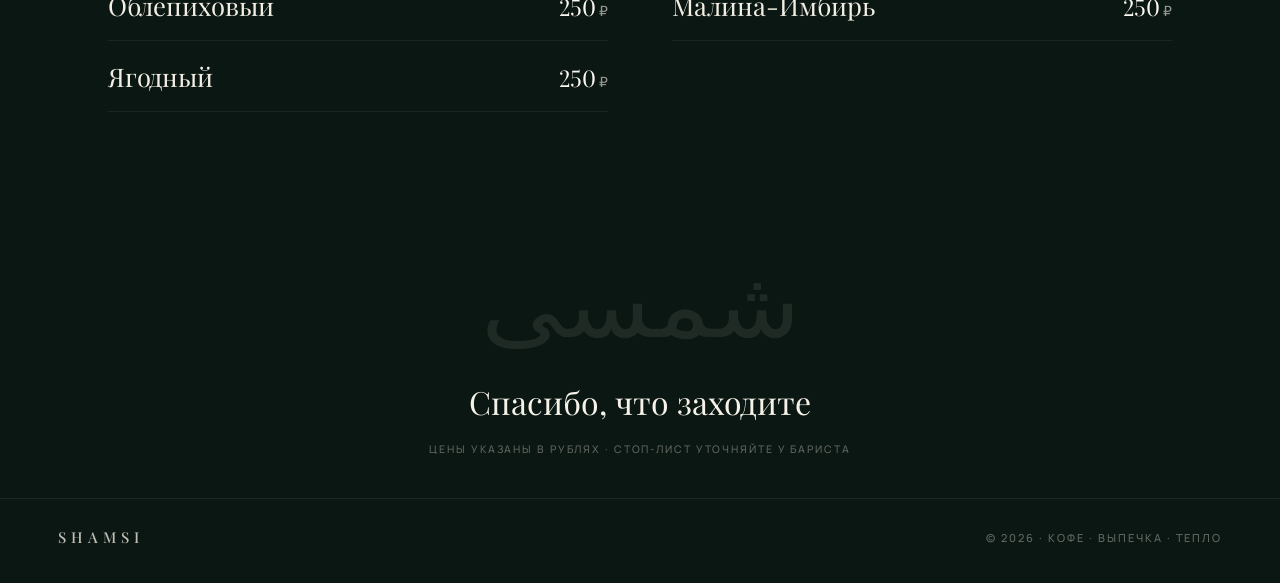
==== commit 5891054d: "dark green theme, self-hosted fonts, svg arabic watermark, chip/button centering, css-only reveal" ====
--- a/index.html
+++ b/index.html
@@ -5,10 +5,10 @@
 <meta name="viewport" content="width=device-width, initial-scale=1, viewport-fit=cover">
 <title>SHAMSI — меню</title>
 <meta name="description" content="Меню кофейни SHAMSI: кофе, холодные напитки, лимонады, чай.">
-<meta name="theme-color" content="#170d10">
-<link rel="preconnect" href="https://fonts.googleapis.com">
-<link rel="preconnect" href="https://fonts.gstatic.com" crossorigin>
-<link href="https://fonts.googleapis.com/css2?family=Cormorant+Garamond:ital,wght@0,300;0,400;0,500;0,600;1,300&family=Manrope:wght@300;400;500;600&display=swap" rel="stylesheet">
+<meta name="theme-color" content="#0b1712">
+<link rel="preload" href="assets/fonts/PlayfairDisplay-400-cyrillic.woff2" as="font" type="font/woff2" crossorigin>
+<link rel="preload" href="assets/fonts/Manrope-400-cyrillic.woff2" as="font" type="font/woff2" crossorigin>
+<link rel="stylesheet" href="assets/fonts.css">
 <link rel="stylesheet" href="assets/style.css">
 <link rel="manifest" href="manifest.webmanifest">
 <meta name="apple-mobile-web-app-capable" content="yes">
@@ -43,7 +43,9 @@
 <main id="top">
 
   <section class="hero">
-    <span class="hero__arabic" aria-hidden="true">شمسی</span>
+    <svg class="hero__arabic" viewBox="0 0 320 110" preserveAspectRatio="xMidYMid meet" aria-hidden="true">
+      <text x="160" y="82" text-anchor="middle" textLength="300" lengthAdjust="spacingAndGlyphs" font-size="86">شمسی</text>
+    </svg>
     <div class="hero__inner">
       <p class="hero__eyebrow">шамси · кофейня</p>
       <h1 class="hero__title">Меню</h1>
@@ -63,7 +65,9 @@
   <div class="menu" id="menu"></div>
 
   <section class="outro">
-    <p class="outro__arabic" aria-hidden="true">شمسی</p>
+    <svg class="outro__arabic" viewBox="0 0 320 110" preserveAspectRatio="xMidYMid meet" aria-hidden="true">
+      <text x="160" y="82" text-anchor="middle" textLength="300" lengthAdjust="spacingAndGlyphs" font-size="86">شمسی</text>
+    </svg>
     <p class="outro__line">Спасибо, что заходите</p>
     <p class="outro__small">цены указаны в рублях · стоп-лист уточняйте у бариста</p>
   </section>
--- a/assets/fonts.css
+++ b/assets/fonts.css
@@ -0,0 +1,96 @@
+@font-face {
+  font-family: 'Manrope';
+  font-style: normal;
+  font-weight: 300;
+  font-display: swap;
+  src: url('fonts/Manrope-300-cyrillic.woff2') format('woff2');
+  unicode-range: U+0301, U+0400-045F, U+0490-0491, U+04B0-04B1, U+2116;
+}
+@font-face {
+  font-family: 'Manrope';
+  font-style: normal;
+  font-weight: 300;
+  font-display: swap;
+  src: url('fonts/Manrope-300-latin.woff2') format('woff2');
+  unicode-range: U+0000-00FF, U+0131, U+0152-0153, U+02BB-02BC, U+02C6, U+02DA, U+02DC, U+0304, U+0308, U+0329, U+2000-206F, U+20AC, U+2122, U+2191, U+2193, U+2212, U+2215, U+FEFF, U+FFFD;
+}
+@font-face {
+  font-family: 'Manrope';
+  font-style: normal;
+  font-weight: 400;
+  font-display: swap;
+  src: url('fonts/Manrope-400-cyrillic.woff2') format('woff2');
+  unicode-range: U+0301, U+0400-045F, U+0490-0491, U+04B0-04B1, U+2116;
+}
+@font-face {
+  font-family: 'Manrope';
+  font-style: normal;
+  font-weight: 400;
+  font-display: swap;
+  src: url('fonts/Manrope-400-latin.woff2') format('woff2');
+  unicode-range: U+0000-00FF, U+0131, U+0152-0153, U+02BB-02BC, U+02C6, U+02DA, U+02DC, U+0304, U+0308, U+0329, U+2000-206F, U+20AC, U+2122, U+2191, U+2193, U+2212, U+2215, U+FEFF, U+FFFD;
+}
+@font-face {
+  font-family: 'Manrope';
+  font-style: normal;
+  font-weight: 500;
+  font-display: swap;
+  src: url('fonts/Manrope-500-cyrillic.woff2') format('woff2');
+  unicode-range: U+0301, U+0400-045F, U+0490-0491, U+04B0-04B1, U+2116;
+}
+@font-face {
+  font-family: 'Manrope';
+  font-style: normal;
+  font-weight: 500;
+  font-display: swap;
+  src: url('fonts/Manrope-500-latin.woff2') format('woff2');
+  unicode-range: U+0000-00FF, U+0131, U+0152-0153, U+02BB-02BC, U+02C6, U+02DA, U+02DC, U+0304, U+0308, U+0329, U+2000-206F, U+20AC, U+2122, U+2191, U+2193, U+2212, U+2215, U+FEFF, U+FFFD;
+}
+@font-face {
+  font-family: 'Playfair Display';
+  font-style: normal;
+  font-weight: 400;
+  font-display: swap;
+  src: url('fonts/PlayfairDisplay-400-cyrillic.woff2') format('woff2');
+  unicode-range: U+0301, U+0400-045F, U+0490-0491, U+04B0-04B1, U+2116;
+}
+@font-face {
+  font-family: 'Playfair Display';
+  font-style: normal;
+  font-weight: 400;
+  font-display: swap;
+  src: url('fonts/PlayfairDisplay-400-latin.woff2') format('woff2');
+  unicode-range: U+0000-00FF, U+0131, U+0152-0153, U+02BB-02BC, U+02C6, U+02DA, U+02DC, U+0304, U+0308, U+0329, U+2000-206F, U+20AC, U+2122, U+2191, U+2193, U+2212, U+2215, U+FEFF, U+FFFD;
+}
+@font-face {
+  font-family: 'Playfair Display';
+  font-style: normal;
+  font-weight: 500;
+  font-display: swap;
+  src: url('fonts/PlayfairDisplay-500-cyrillic.woff2') format('woff2');
+  unicode-range: U+0301, U+0400-045F, U+0490-0491, U+04B0-04B1, U+2116;
+}
+@font-face {
+  font-family: 'Playfair Display';
+  font-style: normal;
+  font-weight: 500;
+  font-display: swap;
+  src: url('fonts/PlayfairDisplay-500-latin.woff2') format('woff2');
+  unicode-range: U+0000-00FF, U+0131, U+0152-0153, U+02BB-02BC, U+02C6, U+02DA, U+02DC, U+0304, U+0308, U+0329, U+2000-206F, U+20AC, U+2122, U+2191, U+2193, U+2212, U+2215, U+FEFF, U+FFFD;
+}
+@font-face {
+  font-family: 'Playfair Display';
+  font-style: normal;
+  font-weight: 600;
+  font-display: swap;
+  src: url('fonts/PlayfairDisplay-600-cyrillic.woff2') format('woff2');
+  unicode-range: U+0301, U+0400-045F, U+0490-0491, U+04B0-04B1, U+2116;
+}
+@font-face {
+  font-family: 'Playfair Display';
+  font-style: normal;
+  font-weight: 600;
+  font-display: swap;
+  src: url('fonts/PlayfairDisplay-600-latin.woff2') format('woff2');
+  unicode-range: U+0000-00FF, U+0131, U+0152-0153, U+02BB-02BC, U+02C6, U+02DA, U+02DC, U+0304, U+0308, U+0329, U+2000-206F, U+20AC, U+2122, U+2191, U+2193, U+2212, U+2215, U+FEFF, U+FFFD;
+}
--- a/assets/style.css
+++ b/assets/style.css
@@ -1,20 +1,19 @@
 /* ============================================================
-   SHAMSI — web menu
-   palette borrowed from the cup design: burgundy, cream, gold
+   SHAMSI — web menu  ·  dark green edition
    ============================================================ */
 
 :root{
-  --ink:#170d10;
-  --ink-2:#1f1216;
-  --ink-3:#2a171c;
-  --cream:#f3efe7;
-  --cream-dim:rgba(243,239,231,.62);
-  --cream-faint:rgba(243,239,231,.12);
-  --gold:#c69755;
-  --burgundy:#7a1d2d;
-  --burgundy-soft:#8f2d3d;
-  --serif:"Cormorant Garamond", Georgia, "Times New Roman", serif;
-  --sans:"Manrope", -apple-system, BlinkMacSystemFont, "Segoe UI", sans-serif;
+  --ink:#0b1712;
+  --ink-2:#0e2018;
+  --ink-3:#122a20;
+  --green:#1c3f31;
+  --green-soft:#2a5744;
+  --cream:#f2eee4;
+  --cream-dim:rgba(242,238,228,.66);
+  --cream-faint:rgba(242,238,228,.12);
+  --gold:#c9a55f;
+  --serif:"Playfair Display", Georgia, "Times New Roman", serif;
+  --sans:"Manrope", -apple-system, BlinkMacSystemFont, "Segoe UI", Roboto, sans-serif;
   --pad:clamp(18px, 5vw, 64px);
   --maxw:1180px;
   --ease:cubic-bezier(.22,.61,.36,1);
@@ -33,23 +32,24 @@
   color:var(--cream);
   font-family:var(--sans);
   font-weight:300;
+  font-size:16px;
   line-height:1.55;
   -webkit-font-smoothing:antialiased;
+  -moz-osx-font-smoothing:grayscale;
   overflow-x:hidden;
 }
 
-/* subtle paper grain + warm vignette */
+/* warm-green glow + paper grain */
 body::before{
   content:"";
-  position:fixed; inset:0;
-  pointer-events:none; z-index:0;
+  position:fixed; inset:0; pointer-events:none; z-index:0;
   background:
-    radial-gradient(120% 80% at 50% -10%, rgba(122,29,45,.55), transparent 60%),
-    radial-gradient(90% 60% at 110% 100%, rgba(198,151,85,.10), transparent 65%);
+    radial-gradient(120% 85% at 50% -12%, rgba(42,87,68,.62), transparent 62%),
+    radial-gradient(85% 60% at 108% 105%, rgba(201,165,95,.12), transparent 66%);
 }
 body::after{
   content:"";
-  position:fixed; inset:0; z-index:0; pointer-events:none; opacity:.05;
+  position:fixed; inset:0; z-index:0; pointer-events:none; opacity:.045;
   background-image:url("data:image/svg+xml,%3Csvg xmlns='http://www.w3.org/2000/svg' width='120' height='120'%3E%3Cfilter id='n'%3E%3CfeTurbulence type='fractalNoise' baseFrequency='.9' numOctaves='3'/%3E%3C/filter%3E%3Crect width='120' height='120' filter='url(%23n)'/%3E%3C/svg%3E");
 }
 
@@ -58,7 +58,6 @@
 a{color:inherit; text-decoration:none}
 button{font:inherit; color:inherit; background:none; border:0; cursor:pointer}
 img{max-width:100%; display:block}
-
 ::selection{background:var(--gold); color:var(--ink)}
 
 /* ---------------- top bar ---------------- */
@@ -66,42 +65,44 @@
   position:fixed; top:0; left:0; right:0; z-index:40;
   display:flex; align-items:center; justify-content:space-between;
   padding:14px var(--pad);
-  background:linear-gradient(to bottom, rgba(23,13,16,.92), rgba(23,13,16,0));
+  background:linear-gradient(to bottom, rgba(11,23,18,.94), rgba(11,23,18,0));
   backdrop-filter:blur(14px) saturate(120%);
   border-bottom:1px solid transparent;
   transition:border-color .4s var(--ease), background .4s var(--ease), padding .4s var(--ease);
 }
 .topbar.is-stuck{
   padding:10px var(--pad);
-  background:rgba(23,13,16,.86);
-  border-bottom-color:rgba(243,239,231,.08);
-}
-
-.brand{display:flex; align-items:center; gap:10px}
-.brand__mark{width:26px; height:26px; fill:none; stroke:var(--gold); stroke-width:1.4; stroke-linecap:round; opacity:.9}
+  background:rgba(11,23,18,.9);
+  border-bottom-color:rgba(242,238,228,.09);
+}
+
+.brand{display:inline-flex; align-items:center; gap:11px}
+.brand__mark{width:26px; height:26px; fill:none; stroke:var(--gold); stroke-width:1.4; stroke-linecap:round; flex:0 0 auto}
 .brand__name{
-  font-family:var(--serif); font-size:19px; letter-spacing:.34em; font-weight:500;
-  padding-left:.1em;
+  font-family:var(--serif); font-size:19px; font-weight:500;
+  letter-spacing:.34em; line-height:1; padding-left:.12em;
 }
 
 .topbar__actions{display:flex; align-items:center; gap:10px}
 .icon-btn{
-  width:38px; height:38px; display:grid; place-items:center; border-radius:50%;
-  border:1px solid rgba(243,239,231,.14);
+  display:inline-flex; align-items:center; justify-content:center;
+  width:40px; height:40px; border-radius:50%;
+  border:1px solid rgba(242,238,228,.16);
   transition:border-color .3s var(--ease), background .3s var(--ease), transform .3s var(--ease);
 }
 .icon-btn svg{width:17px; height:17px; fill:none; stroke:var(--cream); stroke-width:1.5; stroke-linecap:round}
-.icon-btn:hover{border-color:rgba(198,151,85,.6); background:rgba(198,151,85,.08); transform:translateY(-1px)}
+.icon-btn:hover{border-color:rgba(201,165,95,.65); background:rgba(201,165,95,.1); transform:translateY(-1px)}
 
 .pill-btn{
-  display:inline-flex; align-items:center; gap:8px;
-  height:38px; padding:0 16px 0 13px; border-radius:999px;
-  border:1px solid rgba(198,151,85,.45);
+  display:inline-flex; align-items:center; justify-content:center; gap:8px;
+  height:40px; padding:0 17px; border-radius:999px;
+  border:1px solid rgba(201,165,95,.5);
   color:var(--gold);
-  font-size:12px; letter-spacing:.18em; text-transform:uppercase; font-weight:500;
+  font-family:var(--sans); font-size:12px; font-weight:600;
+  letter-spacing:.16em; line-height:1; text-transform:uppercase;
   transition:background .3s var(--ease), color .3s var(--ease), transform .3s var(--ease);
 }
-.pill-btn svg{width:15px; height:15px; fill:none; stroke:currentColor; stroke-width:1.5}
+.pill-btn svg{width:15px; height:15px; fill:none; stroke:currentColor; stroke-width:1.5; flex:0 0 auto}
 .pill-btn:hover{background:var(--gold); color:var(--ink); transform:translateY(-1px)}
 
 /* ---------------- hero ---------------- */
@@ -109,50 +110,54 @@
   position:relative;
   min-height:min(88svh, 780px);
   display:grid; place-items:center;
-  padding:120px var(--pad) 70px;
+  padding:118px var(--pad) 66px;
   overflow:hidden;
 }
+/* arabic wordmark: SVG so it always fits the frame, whatever font the device has */
 .hero__arabic{
-  position:absolute; inset:0; display:grid; place-items:center;
+  position:absolute; left:50%; top:50%; transform:translate(-50%,-50%);
+  width:min(94vw, 1020px); height:auto;
+  pointer-events:none; user-select:none;
+  opacity:.055;
+}
+.hero__arabic text{
   font-family:var(--serif);
-  font-size:clamp(220px, 56vw, 620px);
-  line-height:1;
-  color:rgba(243,239,231,.035);
-  letter-spacing:.02em;
-  user-select:none;
-  transform:translateY(4%);
+  fill:var(--cream);
 }
 .hero__inner{position:relative; text-align:center; max-width:760px}
 .hero__eyebrow{
-  margin:0 0 26px;
-  font-size:11px; letter-spacing:.42em; text-transform:uppercase;
+  margin:0 0 24px;
+  font-family:var(--sans); font-size:11.5px; font-weight:500;
+  letter-spacing:.4em; line-height:1; text-transform:uppercase;
   color:var(--cream-dim);
 }
 .hero__title{
-  font-family:var(--serif); font-weight:300;
-  font-size:clamp(72px, 17vw, 168px);
-  line-height:.86; margin:0;
-  letter-spacing:-.01em;
-  background:linear-gradient(180deg, #fffaf2 0%, #efe6d8 45%, #d8c4a6 100%);
+  font-family:var(--serif); font-weight:400;
+  font-size:clamp(64px, 15vw, 152px);
+  line-height:.92; margin:0; letter-spacing:.01em;
+  background:linear-gradient(180deg, #ffffff 0%, #f4f0e6 42%, #cdbfa3 100%);
   -webkit-background-clip:text; background-clip:text; color:transparent;
 }
 .hero__sub{
-  margin:22px 0 0; font-size:clamp(12px,1.5vw,14px);
-  letter-spacing:.5em; text-transform:lowercase; color:var(--gold);
-  padding-left:.5em;
+  margin:20px 0 0;
+  font-family:var(--sans); font-size:clamp(11px,1.4vw,13px); font-weight:500;
+  letter-spacing:.44em; line-height:1; text-transform:lowercase;
+  color:var(--gold); padding-left:.44em;
 }
 .hero__rule{
-  width:1px; height:64px; margin:34px auto 0;
+  width:1px; height:60px; margin:32px auto 0;
   background:linear-gradient(to bottom, var(--gold), transparent);
-  opacity:.7;
+  opacity:.75;
 }
 .hero__hint{
-  margin:26px 0 0; font-size:11px; letter-spacing:.28em;
-  text-transform:uppercase; color:rgba(243,239,231,.42);
+  margin:24px 0 0;
+  font-family:var(--sans); font-size:10.5px; font-weight:500;
+  letter-spacing:.26em; line-height:1.6; text-transform:uppercase;
+  color:rgba(242,238,228,.45);
 }
 .hero__scroll{
-  position:absolute; bottom:26px; left:50%; transform:translateX(-50%);
-  width:24px; height:38px; border:1px solid rgba(243,239,231,.2); border-radius:999px;
+  position:absolute; bottom:24px; left:50%; transform:translateX(-50%);
+  width:24px; height:38px; border:1px solid rgba(242,238,228,.22); border-radius:999px;
 }
 .hero__scroll span{
   position:absolute; top:8px; left:50%; width:2px; height:6px; border-radius:2px;
@@ -169,257 +174,253 @@
 .rail{
   position:sticky; top:0; z-index:30;
   padding:10px 0 12px;
-  background:linear-gradient(to bottom, rgba(23,13,16,.96) 30%, rgba(23,13,16,.72) 75%, transparent);
+  background:linear-gradient(to bottom, rgba(11,23,18,.97) 32%, rgba(11,23,18,.75) 78%, transparent);
   backdrop-filter:blur(10px);
-  -webkit-mask-image:linear-gradient(to bottom, #000 78%, transparent);
-          mask-image:linear-gradient(to bottom, #000 78%, transparent);
 }
 .rail__track{
-  display:flex; gap:8px; overflow-x:auto; scrollbar-width:none;
+  display:flex; align-items:center; gap:8px;
+  overflow-x:auto; scrollbar-width:none;
   padding:2px var(--pad) 6px;
   scroll-snap-type:x proximity;
+  -webkit-overflow-scrolling:touch;
 }
 .rail__track::-webkit-scrollbar{display:none}
+
 .chip{
   flex:0 0 auto; scroll-snap-align:center;
-  height:38px; padding:0 18px; border-radius:999px;
-  border:1px solid rgba(243,239,231,.14);
-  font-size:12.5px; letter-spacing:.06em; color:var(--cream-dim);
-  white-space:nowrap;
+  display:inline-flex; align-items:center; justify-content:center;
+  height:40px; padding:0 18px; border-radius:999px;
+  border:1px solid rgba(242,238,228,.16);
+  font-family:var(--sans); font-size:13px; font-weight:500;
+  letter-spacing:.02em; line-height:1; white-space:nowrap;
+  color:var(--cream-dim); text-align:center;
   transition:color .3s var(--ease), border-color .3s var(--ease), background .3s var(--ease), transform .3s var(--ease);
 }
-.chip:hover{color:var(--cream); border-color:rgba(198,151,85,.4)}
+.chip:hover{color:var(--cream); border-color:rgba(201,165,95,.45)}
 .chip.is-active{
-  color:var(--ink); background:var(--gold); border-color:var(--gold);
-  font-weight:500;
-}
-
-/* ---------------- menu sections ---------------- */
+  color:#08140f; background:var(--gold); border-color:var(--gold); font-weight:600;
+}
+
+/* ---------------- menu ---------------- */
 .menu{max-width:var(--maxw); margin:0 auto; padding:14px var(--pad) 0}
 
 .section{padding:clamp(34px,6vw,64px) 0 8px; scroll-margin-top:92px}
-.section__head{display:flex; align-items:baseline; gap:16px; margin-bottom:6px}
+.section__head{display:flex; align-items:flex-start; gap:16px; margin-bottom:4px}
 .section__num{
-  font-family:var(--serif); font-size:13px; letter-spacing:.2em; color:var(--gold);
-  opacity:.85; padding-top:6px;
+  flex:0 0 auto;
+  font-family:var(--sans); font-size:11.5px; font-weight:600;
+  letter-spacing:.16em; line-height:1; color:var(--gold);
+  padding-top:.75em;
 }
 .section__title{
-  font-family:var(--serif); font-weight:300; font-size:clamp(30px,4.6vw,46px);
-  margin:0; line-height:1.05; letter-spacing:.01em;
-}
-.section__note{
-  margin:8px 0 0; font-size:12.5px; letter-spacing:.16em; text-transform:uppercase;
-  color:rgba(243,239,231,.34);
+  font-family:var(--serif); font-weight:400;
+  font-size:clamp(29px,4.4vw,44px); margin:0; line-height:1.08;
+  letter-spacing:.005em;
 }
 .section__rule{
-  height:1px; margin:26px 0 4px;
-  background:linear-gradient(to right, rgba(198,151,85,.55), rgba(243,239,231,.06) 45%, transparent);
+  height:1px; margin:22px 0 4px;
+  background:linear-gradient(to right, rgba(201,165,95,.6), rgba(242,238,228,.07) 45%, transparent);
 }
 
 .items{list-style:none; margin:0; padding:0}
 .item{
   display:grid; grid-template-columns:1fr auto; align-items:baseline; gap:14px;
   padding:17px 0;
-  border-bottom:1px solid rgba(243,239,231,.06);
-  position:relative;
-  opacity:0; transform:translateY(14px);
-  transition:opacity .7s var(--ease), transform .7s var(--ease), border-color .35s var(--ease);
-}
-.item.is-in{opacity:1; transform:none}
-.item:hover{border-bottom-color:rgba(198,151,85,.35)}
+  border-bottom:1px solid rgba(242,238,228,.07);
+  opacity:1; transform:none;
+  transition:border-color .35s var(--ease);
+}
+.item:hover{border-bottom-color:rgba(201,165,95,.4)}
 .item__name{
-  font-family:var(--serif); font-size:clamp(21px,2.6vw,27px); font-weight:400;
-  letter-spacing:.005em; line-height:1.2;
-  transition:color .3s var(--ease), transform .35s var(--ease);
-}
-.item:hover .item__name{color:#fffdf8; transform:translateX(3px)}
+  font-family:var(--serif); font-size:clamp(20px,2.5vw,26px); font-weight:400;
+  line-height:1.25; transition:color .3s var(--ease), transform .35s var(--ease);
+}
+.item:hover .item__name{color:#ffffff; transform:translateX(3px)}
 .item__prices{display:flex; align-items:baseline; gap:14px; white-space:nowrap}
 .price{display:inline-flex; align-items:baseline; gap:6px}
 .price__label{
-  font-size:10.5px; letter-spacing:.16em; text-transform:uppercase;
-  color:rgba(243,239,231,.4);
+  font-family:var(--sans); font-size:10.5px; font-weight:500;
+  letter-spacing:.14em; line-height:1; text-transform:uppercase;
+  color:rgba(242,238,228,.44);
 }
 .price__value{
-  font-family:var(--serif); font-size:clamp(19px,2.4vw,24px); color:#f7f2e8;
-  font-variant-numeric:lining-nums tabular-nums;
-}
-.price__value small{font-size:.62em; color:rgba(243,239,231,.55); margin-left:3px}
+  font-family:var(--serif); font-size:clamp(19px,2.3vw,23px); color:#fbf8f1;
+  font-variant-numeric:lining-nums tabular-nums; line-height:1.1;
+}
+.price__value small{font-size:.6em; color:rgba(242,238,228,.6); margin-left:3px}
+
+/* появление строк — чистый CSS, без зависимости от JS */
+/* только сдвиг: если анимация не запустится, текст всё равно виден */
+@keyframes itemIn{from{transform:translateY(9px)}to{transform:none}}
+.item{animation:itemIn .55s var(--ease) both}
 
 /* ---------------- outro / footer ---------------- */
-.outro{
-  text-align:center; padding:clamp(70px,12vw,140px) var(--pad) 40px;
-  position:relative;
-}
+.outro{text-align:center; padding:clamp(70px,12vw,140px) var(--pad) 40px; position:relative}
 .outro__arabic{
-  font-family:var(--serif); font-size:clamp(90px,18vw,190px); margin:0 0 6px;
-  color:rgba(243,239,231,.07); line-height:1;
-}
-.outro__line{
-  font-family:var(--serif); font-size:clamp(24px,3.4vw,34px); margin:0;
-  color:#f1ebdf;
-}
+  display:block; width:min(60vw,340px); height:auto; margin:0 auto 10px; opacity:.09;
+}
+.outro__arabic text{font-family:var(--serif); fill:var(--cream)}
+.outro__line{font-family:var(--serif); font-size:clamp(23px,3.2vw,32px); margin:0; color:#f6f2e9}
 .outro__small{
-  margin:14px 0 0; font-size:11px; letter-spacing:.2em; text-transform:uppercase;
-  color:rgba(243,239,231,.3);
+  margin:14px 0 0; font-family:var(--sans); font-size:10.5px; font-weight:500;
+  letter-spacing:.18em; line-height:1.7; text-transform:uppercase;
+  color:rgba(242,238,228,.36);
 }
 
 .footer{
   display:flex; justify-content:space-between; align-items:center; gap:18px;
   padding:26px var(--pad) 34px;
-  border-top:1px solid rgba(243,239,231,.07);
-  font-size:11px; letter-spacing:.2em; text-transform:uppercase;
-  color:rgba(243,239,231,.34);
-}
-.footer__brand{font-family:var(--serif); font-size:15px; letter-spacing:.34em; color:rgba(243,239,231,.72)}
+  border-top:1px solid rgba(242,238,228,.08);
+  font-family:var(--sans); font-size:11px; font-weight:500;
+  letter-spacing:.18em; line-height:1.6; text-transform:uppercase;
+  color:rgba(242,238,228,.38);
+}
+.footer__brand{font-family:var(--serif); font-size:15px; letter-spacing:.34em; color:rgba(242,238,228,.78)}
 
 /* ---------------- sheets (search / qr) ---------------- */
-.sheet{position:fixed; inset:0; z-index:60; display:grid; place-items:center}
+.sheet{position:fixed; inset:0; z-index:60; display:grid; place-items:center; padding:16px}
 .sheet[hidden]{display:none}
 .sheet__backdrop{
-  position:absolute; inset:0; background:rgba(10,5,7,.72); backdrop-filter:blur(6px);
+  position:absolute; inset:0; background:rgba(5,12,9,.75); backdrop-filter:blur(6px);
   animation:fade .3s var(--ease);
 }
 .sheet__panel{
-  position:relative; width:min(560px, calc(100vw - 32px));
+  position:relative; width:min(560px, 100%);
   max-height:calc(100dvh - 48px); overflow:auto;
-  background:linear-gradient(180deg, #241317, #1a0f12);
-  border:1px solid rgba(198,151,85,.28);
+  background:linear-gradient(180deg, #13291f, #0c1e17);
+  border:1px solid rgba(201,165,95,.3);
   border-radius:22px; padding:26px;
-  box-shadow:0 30px 80px rgba(0,0,0,.55);
+  box-shadow:0 30px 80px rgba(0,0,0,.6);
   animation:rise .38s var(--ease);
 }
 @keyframes fade{from{opacity:0}to{opacity:1}}
 @keyframes rise{from{opacity:0; transform:translateY(16px) scale(.985)}to{opacity:1; transform:none}}
 
-.search{display:flex; align-items:center; gap:12px; border-bottom:1px solid rgba(243,239,231,.14); padding-bottom:12px}
-.search svg{width:18px; height:18px; fill:none; stroke:var(--gold); stroke-width:1.5}
+.search{display:flex; align-items:center; gap:12px; border-bottom:1px solid rgba(242,238,228,.16); padding-bottom:12px}
+.search svg{width:18px; height:18px; fill:none; stroke:var(--gold); stroke-width:1.5; flex:0 0 auto}
 .search input{
-  flex:1; background:none; border:0; outline:0; color:var(--cream);
+  flex:1; min-width:0; background:none; border:0; outline:0; color:var(--cream);
   font-family:var(--sans); font-size:16px; font-weight:300;
 }
-.search input::placeholder{color:rgba(243,239,231,.35)}
-.search__close{font-size:24px; line-height:1; color:rgba(243,239,231,.5); padding:0 4px}
-.search__close:hover{color:var(--cream)}
-
-.search__results{margin-top:8px}
+.search input::placeholder{color:rgba(242,238,228,.4)}
+.search__close{
+  flex:0 0 auto; display:inline-flex; align-items:center; justify-content:center;
+  width:32px; height:32px; border-radius:50%; font-size:22px; line-height:1;
+  color:rgba(242,238,228,.55);
+}
+.search__close:hover{color:var(--cream); background:rgba(242,238,228,.08)}
+
+.search__results{margin-top:6px}
 .sr-cat{
-  font-size:10.5px; letter-spacing:.2em; text-transform:uppercase;
-  color:var(--gold); margin:18px 0 6px;
+  font-family:var(--sans); font-size:10.5px; font-weight:600;
+  letter-spacing:.18em; line-height:1; text-transform:uppercase;
+  color:var(--gold); margin:20px 0 8px;
 }
 .sr-item{
-  display:flex; justify-content:space-between; align-items:baseline; gap:14px;
-  padding:11px 0; border-bottom:1px solid rgba(243,239,231,.06); width:100%; text-align:left;
-  color:var(--cream);
+  display:flex; align-items:baseline; justify-content:space-between; gap:14px;
+  padding:11px 0; border-bottom:1px solid rgba(242,238,228,.07);
+  width:100%; text-align:left; color:var(--cream);
 }
 .sr-item:hover{color:#fff}
 .sr-item__name{font-family:var(--serif); font-size:19px}
-.sr-item__price{font-family:var(--serif); font-size:17px; color:rgba(243,239,231,.8); white-space:nowrap}
-.sr-empty{color:rgba(243,239,231,.45); font-size:14px; padding:22px 0; text-align:center}
+.sr-item__price{font-family:var(--serif); font-size:17px; color:rgba(242,238,228,.85); white-space:nowrap}
+.sr-empty{color:rgba(242,238,228,.5); font-size:14px; padding:22px 0; text-align:center}
 
 .sheet__close{
-  position:absolute; top:14px; right:16px; font-size:26px; line-height:1;
-  color:rgba(243,239,231,.45);
-}
-.sheet__close:hover{color:var(--cream)}
+  position:absolute; top:12px; right:12px;
+  display:inline-flex; align-items:center; justify-content:center;
+  width:36px; height:36px; border-radius:50%; font-size:24px; line-height:1;
+  color:rgba(242,238,228,.5);
+}
+.sheet__close:hover{color:var(--cream); background:rgba(242,238,228,.08)}
 
 .sheet__panel--qr{text-align:center; padding-top:34px}
-.qr__eyebrow{margin:0; font-size:10.5px; letter-spacing:.28em; text-transform:uppercase; color:var(--gold)}
-.qr__title{margin:8px 0 20px; font-family:var(--serif); font-weight:300; font-size:clamp(26px,4vw,34px)}
+.qr__eyebrow{
+  margin:0; font-family:var(--sans); font-size:10.5px; font-weight:600;
+  letter-spacing:.26em; line-height:1; text-transform:uppercase; color:var(--gold);
+}
+.qr__title{margin:10px 0 20px; font-family:var(--serif); font-weight:400; font-size:clamp(25px,4vw,33px); line-height:1.15}
 .qr__frame{
-  background:#fffaf1; border-radius:18px; padding:18px; display:grid; place-items:center;
-  width:min(300px, 76vw); aspect-ratio:1; margin:0 auto;
-}
-.qr__frame img, .qr__frame canvas{width:100%; height:100%; display:block; border-radius:8px}
-.qr__spinner{font-size:12px; letter-spacing:.16em; text-transform:uppercase; color:#8a7a68}
+  background:#f7f4ec; border-radius:18px; padding:16px;
+  display:grid; place-items:center;
+  width:min(300px, 74vw); aspect-ratio:1 / 1; margin:0 auto;
+}
+.qr__frame svg, .qr__frame img{width:100%; height:100%; display:block}
+.qr__spinner{font-family:var(--sans); font-size:11.5px; letter-spacing:.14em; text-transform:uppercase; color:#6d7f72}
 .qr__url{
-  margin:16px 0 0; font-size:11.5px; letter-spacing:.06em;
-  color:rgba(243,239,231,.45); word-break:break-all;
+  margin:16px 0 0; font-family:var(--sans); font-size:11.5px; letter-spacing:.04em;
+  color:rgba(242,238,228,.5); word-break:break-all;
 }
 .qr__actions{display:flex; gap:10px; justify-content:center; margin-top:20px; flex-wrap:wrap}
 .btn{
-  height:42px; padding:0 20px; border-radius:999px; font-size:12px;
-  letter-spacing:.14em; text-transform:uppercase; font-weight:500;
+  display:inline-flex; align-items:center; justify-content:center;
+  height:44px; padding:0 20px; border-radius:999px;
+  font-family:var(--sans); font-size:12px; font-weight:600;
+  letter-spacing:.12em; line-height:1; text-transform:uppercase; text-align:center;
   transition:transform .3s var(--ease), background .3s var(--ease), color .3s var(--ease), border-color .3s var(--ease);
 }
-.btn--solid{background:var(--gold); color:var(--ink)}
-.btn--solid:hover{transform:translateY(-1px); background:#d3a869}
-.btn--ghost{border:1px solid rgba(243,239,231,.2); color:var(--cream)}
-.btn--ghost:hover{border-color:rgba(198,151,85,.6); color:var(--gold)}
+.btn--solid{background:var(--gold); color:#08140f}
+.btn--solid:hover{transform:translateY(-1px); background:#d6b371}
+.btn--ghost{border:1px solid rgba(242,238,228,.22); color:var(--cream)}
+.btn--ghost:hover{border-color:rgba(201,165,95,.6); color:var(--gold)}
 .qr__note{
-  margin:18px 0 0; font-size:11px; line-height:1.6; letter-spacing:.04em;
-  color:rgba(243,239,231,.32);
-}
-
-/* ---------------- responsive ---------------- */
-@media (max-width:640px){
-  .brand__name{font-size:16px; letter-spacing:.28em}
-  .hero{min-height:80svh; padding-top:104px}
-  .item{padding:15px 0}
-  .footer{flex-direction:column; gap:8px; text-align:center}
-  .pill-btn{padding:0 13px 0 11px}
-  .pill-btn span{display:none}
-}
-
-/* ---------------- tablet: two-column menu, bigger touch targets ---------------- */
+  margin:18px 0 0; font-family:var(--sans); font-size:11px; line-height:1.65;
+  letter-spacing:.02em; color:rgba(242,238,228,.38);
+}
+
+/* ---------------- tablet ---------------- */
 @media (min-width: 760px){
-  :root{ --pad: clamp(28px, 4.5vw, 72px) }
+  :root{ --pad:clamp(28px, 4.5vw, 72px) }
 
   .topbar{ padding:16px var(--pad) }
   .topbar.is-stuck{ padding:12px var(--pad) }
-  .icon-btn{ width:44px; height:44px }
+  .icon-btn{ width:46px; height:46px }
   .icon-btn svg{ width:18px; height:18px }
-  .pill-btn{ height:44px; padding:0 20px 0 16px; font-size:12.5px }
+  .pill-btn{ height:46px; padding:0 20px }
   .brand__mark{ width:30px; height:30px }
   .brand__name{ font-size:21px; letter-spacing:.36em }
 
-  .hero{ min-height:min(78svh, 720px); padding:130px var(--pad) 60px }
-  .hero__title{ font-size:clamp(96px, 13vw, 190px) }
-  .hero__rule{ height:52px; margin-top:30px }
+  .hero{ min-height:min(78svh, 720px); padding:126px var(--pad) 56px }
+  .hero__title{ font-size:clamp(88px, 12.5vw, 176px) }
+  .hero__rule{ height:50px; margin-top:28px }
 
   .rail{ padding:12px 0 14px }
   .rail__track{ gap:10px; padding:2px var(--pad) 8px }
-  .chip{ height:44px; padding:0 22px; font-size:13.5px }
+  .chip{ height:46px; padding:0 22px; font-size:13.5px }
 
   .menu{ padding-top:10px }
   .section{ padding:clamp(40px,5vw,70px) 0 10px }
-  .section__title{ font-size:clamp(34px,3.6vw,50px) }
-  .section__rule{ margin:30px 0 2px }
-
-  /* two columns of items — reads like a printed menu on a tablet */
-  .items{
-    display:grid; grid-template-columns:1fr 1fr;
-    column-gap:clamp(36px,5vw,84px);
-  }
+  .section__title{ font-size:clamp(33px,3.4vw,48px) }
+  .section__rule{ margin:26px 0 2px }
+
+  .items{ display:grid; grid-template-columns:1fr 1fr; column-gap:clamp(36px,5vw,84px) }
   .item{ padding:19px 0 }
-  .item__name{ font-size:clamp(23px,2.1vw,28px) }
-  .price__value{ font-size:clamp(20px,1.9vw,25px) }
+  .item__name{ font-size:clamp(22px,2vw,27px) }
+  .price__value{ font-size:clamp(20px,1.8vw,24px) }
 
   .outro{ padding-top:clamp(80px,10vw,150px) }
 }
 
-/* tablet landscape / short screens: keep the hero from eating the viewport */
+/* короткий экран в альбомной ориентации */
 @media (orientation: landscape) and (max-height: 900px){
-  .hero{ min-height:auto; padding:110px var(--pad) 44px }
-  .hero__title{ font-size:clamp(72px, 8.5vw, 130px) }
-  .hero__rule{ height:34px; margin-top:20px }
-  .hero__hint{ margin-top:18px }
+  .hero{ min-height:auto; padding:106px var(--pad) 40px }
+  .hero__title{ font-size:clamp(64px, 8vw, 122px) }
+  .hero__rule{ height:30px; margin-top:18px }
+  .hero__hint{ margin-top:16px }
   .hero__scroll{ display:none }
 }
 
-/* very wide (tablet pro / desktop): three columns keep rows short */
-@media (min-width: 1500px){
-  :root{ --maxw:1360px }
-}
+@media (min-width: 1500px){ :root{ --maxw:1320px } }
 
 /* ---------------- print (QR card) ---------------- */
 @media print{
-  body{background:#fff; color:#1a1a1a}
+  body{background:#fff; color:#101010}
   body::before, body::after{display:none}
   .topbar, .hero, .rail, .menu, .outro, .footer, .qr__actions, .sheet__close, .qr__note, .qr__url{display:none !important}
-  .sheet{position:static; display:block !important; background:#fff}
+  .sheet{position:static; display:block !important; background:#fff; padding:0}
   .sheet__backdrop{display:none}
   .sheet__panel{background:#fff; border:0; box-shadow:none; max-height:none; width:100%; padding:0}
   .sheet[hidden]{display:block !important}
   .qr__frame{padding:0; width:70mm; height:70mm; background:#fff}
-  .qr__eyebrow, .qr__title{color:#1a1a1a}
-}
+  .qr__eyebrow, .qr__title{color:#101010}
+}
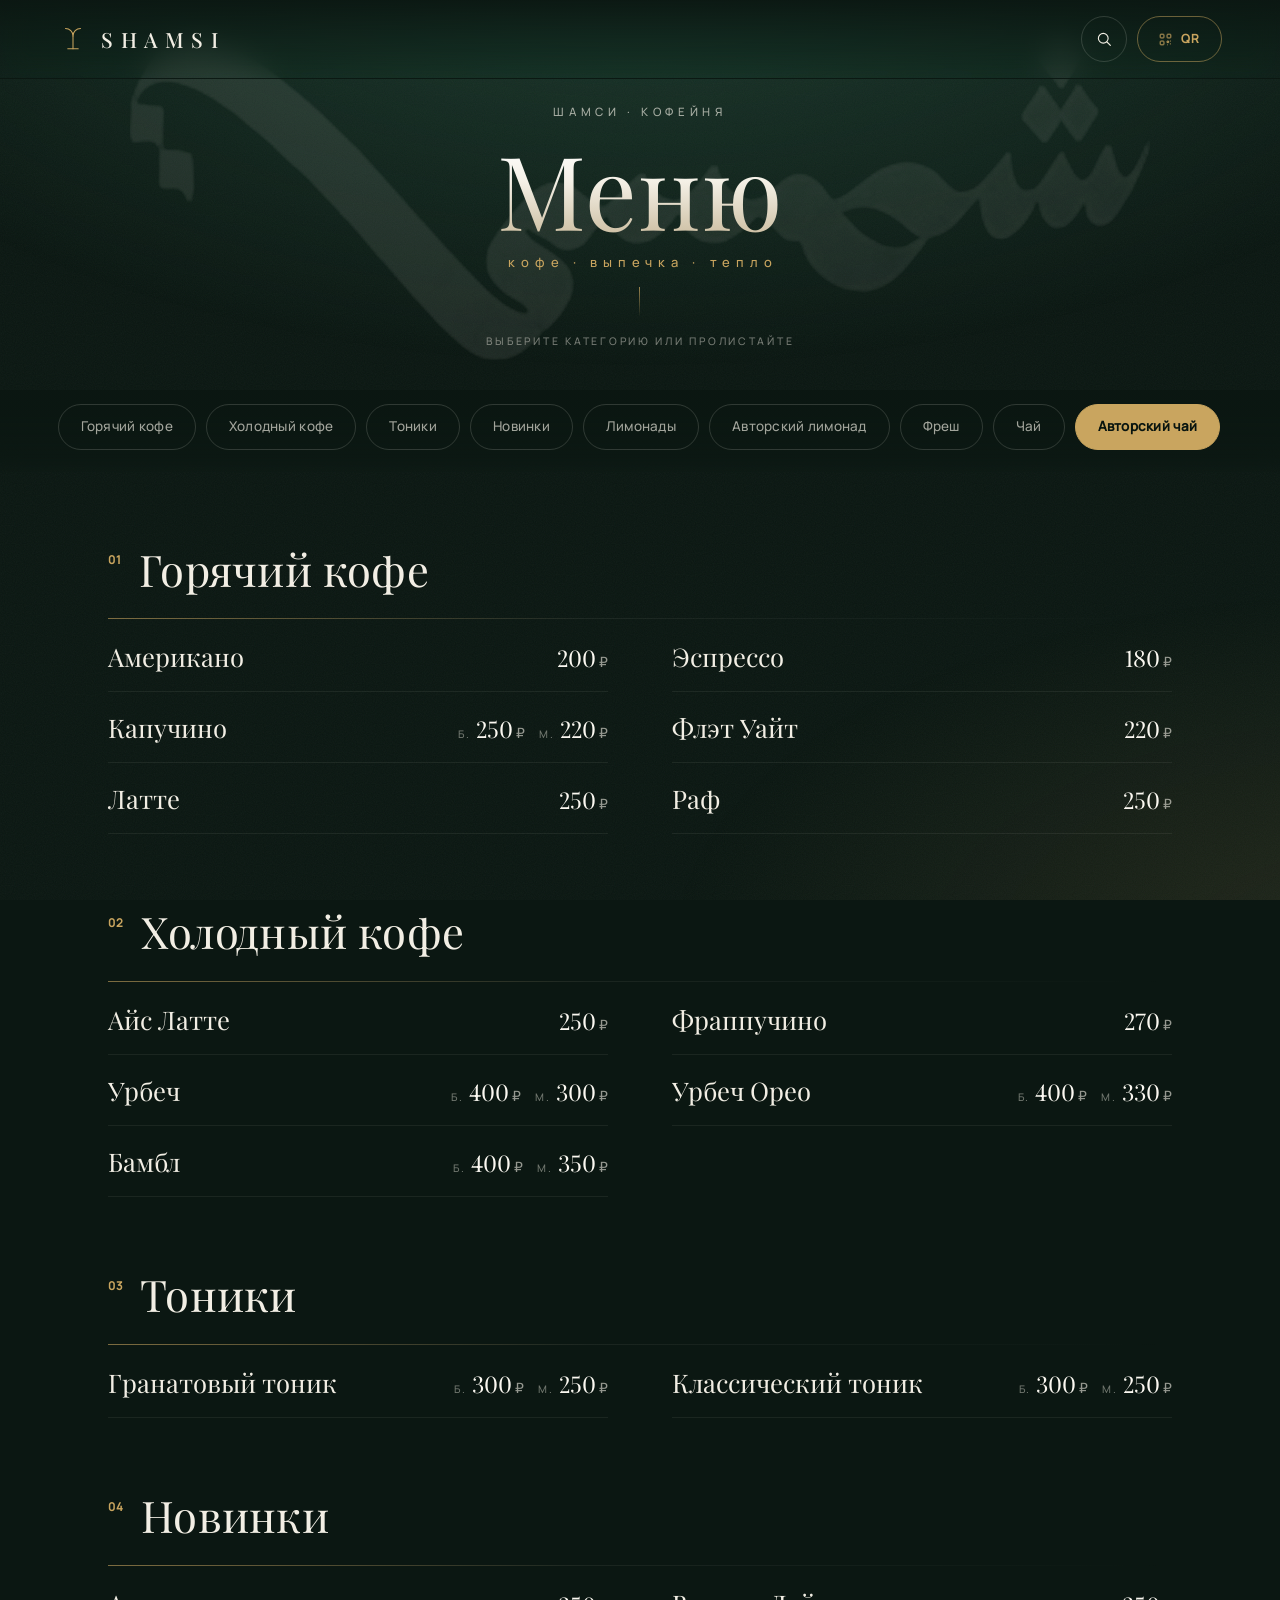
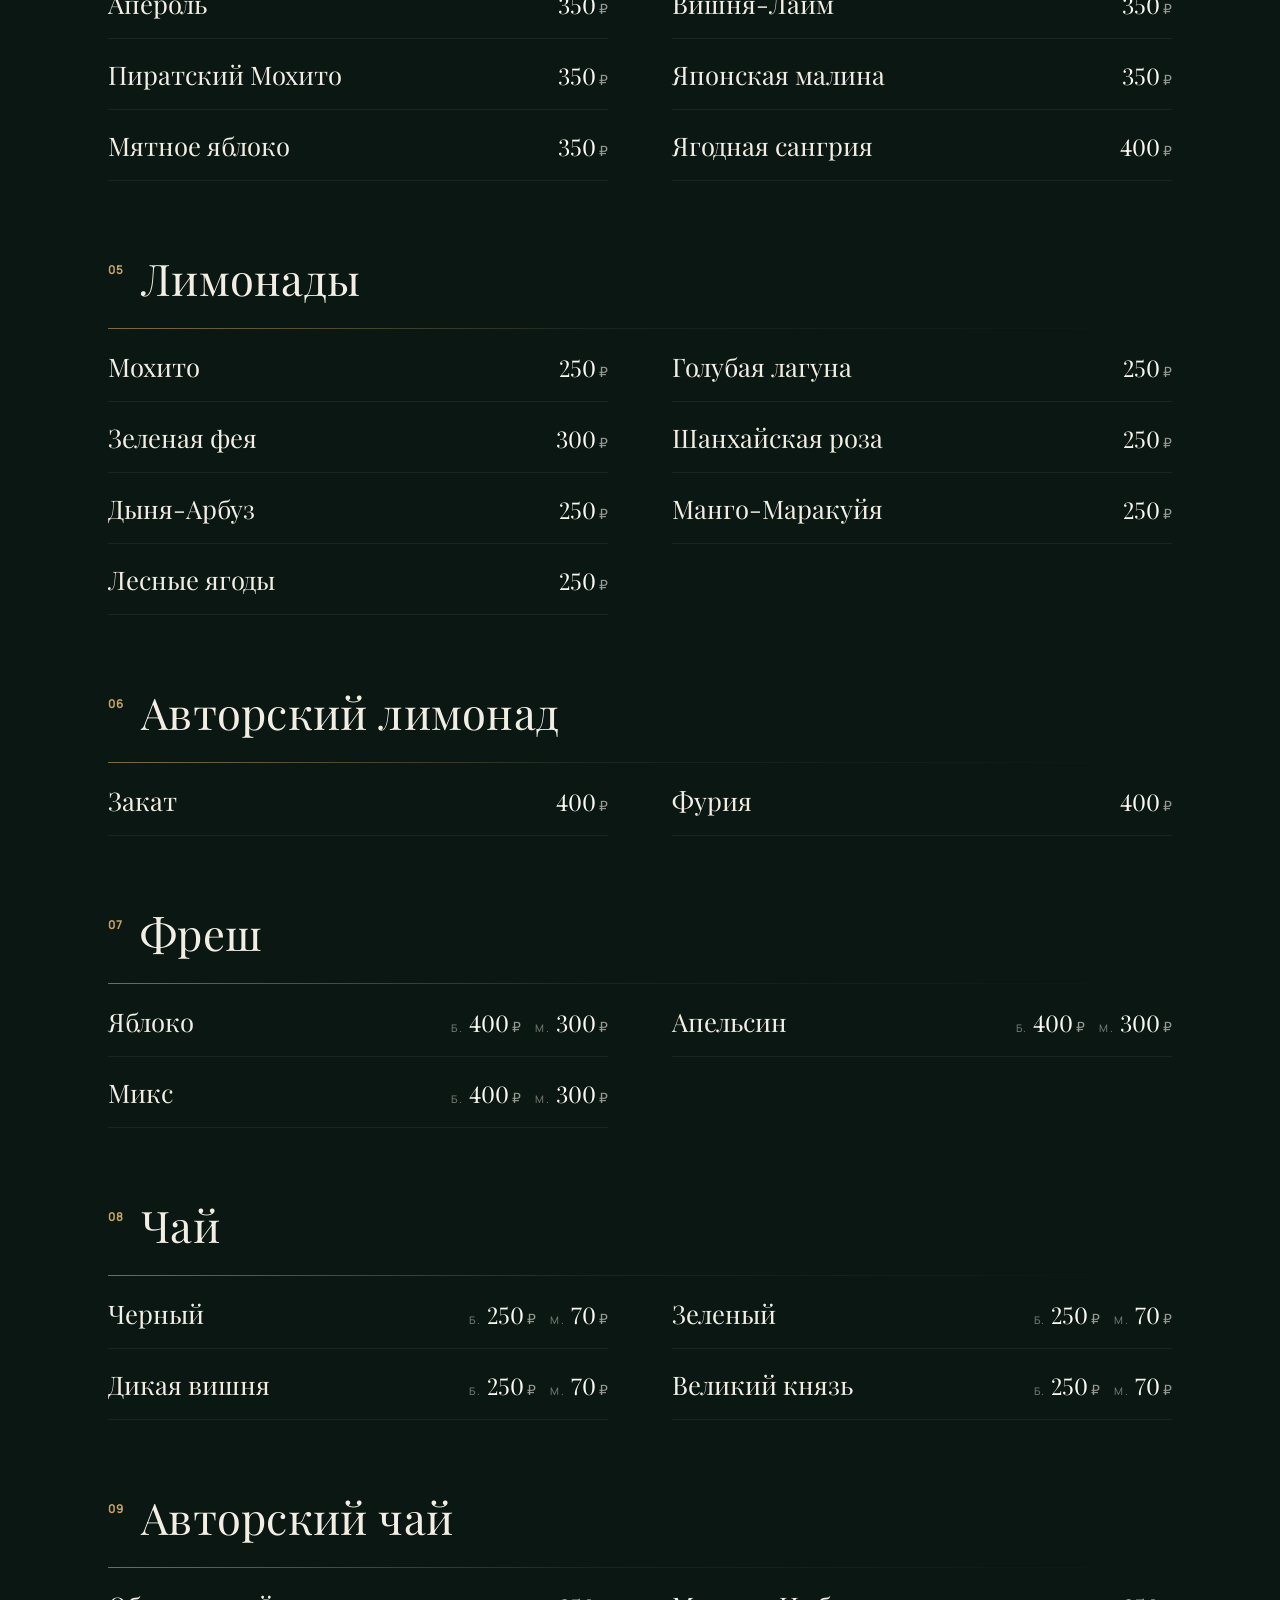
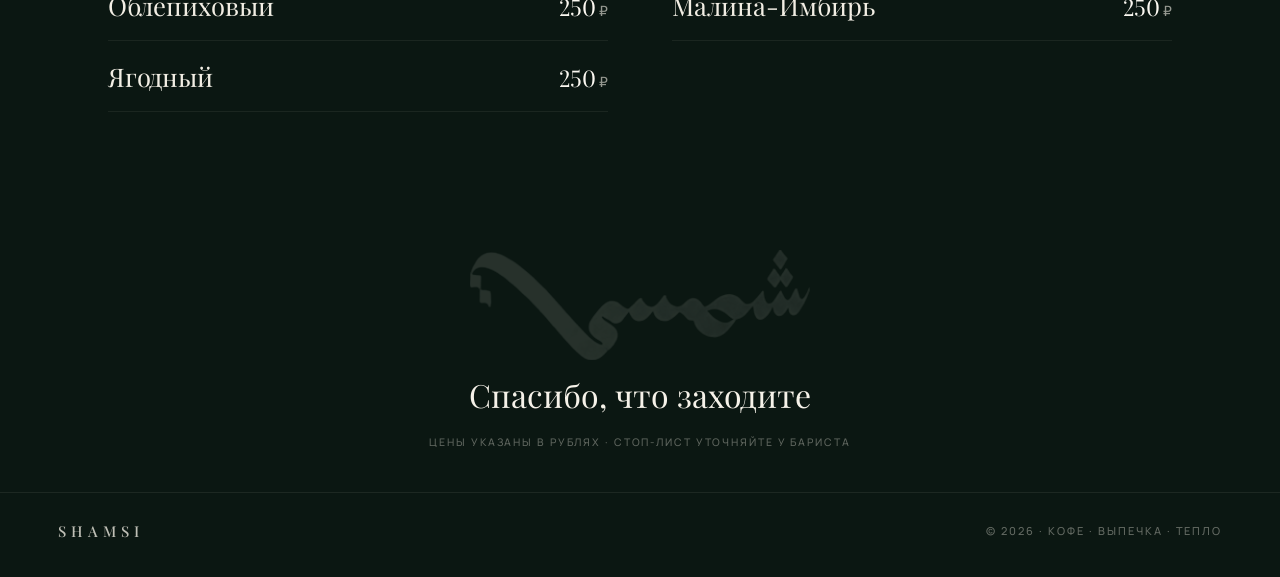
==== commit 666c4772: "use the real brand calligraphy as the background wordmark" ====
--- a/index.html
+++ b/index.html
@@ -6,6 +6,7 @@
 <title>SHAMSI — меню</title>
 <meta name="description" content="Меню кофейни SHAMSI: кофе, холодные напитки, лимонады, чай.">
 <meta name="theme-color" content="#0b1712">
+<link rel="preload" href="assets/calligraphy.png" as="image">
 <link rel="preload" href="assets/fonts/PlayfairDisplay-400-cyrillic.woff2" as="font" type="font/woff2" crossorigin>
 <link rel="preload" href="assets/fonts/Manrope-400-cyrillic.woff2" as="font" type="font/woff2" crossorigin>
 <link rel="stylesheet" href="assets/fonts.css">
@@ -43,9 +44,7 @@
 <main id="top">
 
   <section class="hero">
-    <svg class="hero__arabic" viewBox="0 0 320 110" preserveAspectRatio="xMidYMid meet" aria-hidden="true">
-      <text x="160" y="82" text-anchor="middle" textLength="300" lengthAdjust="spacingAndGlyphs" font-size="86">شمسی</text>
-    </svg>
+    <img class="hero__arabic" src="assets/calligraphy.png" alt="" aria-hidden="true" width="1411" height="457">
     <div class="hero__inner">
       <p class="hero__eyebrow">шамси · кофейня</p>
       <h1 class="hero__title">Меню</h1>
@@ -65,9 +64,7 @@
   <div class="menu" id="menu"></div>
 
   <section class="outro">
-    <svg class="outro__arabic" viewBox="0 0 320 110" preserveAspectRatio="xMidYMid meet" aria-hidden="true">
-      <text x="160" y="82" text-anchor="middle" textLength="300" lengthAdjust="spacingAndGlyphs" font-size="86">شمسی</text>
-    </svg>
+    <img class="outro__arabic" src="assets/calligraphy.png" alt="" aria-hidden="true" width="1411" height="457">
     <p class="outro__line">Спасибо, что заходите</p>
     <p class="outro__small">цены указаны в рублях · стоп-лист уточняйте у бариста</p>
   </section>
--- a/assets/style.css
+++ b/assets/style.css
@@ -113,17 +113,14 @@
   padding:118px var(--pad) 66px;
   overflow:hidden;
 }
-/* arabic wordmark: SVG so it always fits the frame, whatever font the device has */
+/* вязь из фирменного логотипа: PNG с прозрачностью, всегда вписан в кадр */
 .hero__arabic{
   position:absolute; left:50%; top:50%; transform:translate(-50%,-50%);
   width:min(94vw, 1020px); height:auto;
   pointer-events:none; user-select:none;
-  opacity:.055;
-}
-.hero__arabic text{
-  font-family:var(--serif);
-  fill:var(--cream);
-}
+  opacity:.085;
+}
+.hero__arabic{display:block; max-width:100%;}
 .hero__inner{position:relative; text-align:center; max-width:760px}
 .hero__eyebrow{
   margin:0 0 24px;
@@ -257,9 +254,9 @@
 /* ---------------- outro / footer ---------------- */
 .outro{text-align:center; padding:clamp(70px,12vw,140px) var(--pad) 40px; position:relative}
 .outro__arabic{
-  display:block; width:min(60vw,340px); height:auto; margin:0 auto 10px; opacity:.09;
-}
-.outro__arabic text{font-family:var(--serif); fill:var(--cream)}
+  display:block; width:min(60vw,340px); height:auto; margin:0 auto 10px; opacity:.12;
+}
+.outro__arabic{display:block; max-width:100%}
 .outro__line{font-family:var(--serif); font-size:clamp(23px,3.2vw,32px); margin:0; color:#f6f2e9}
 .outro__small{
   margin:14px 0 0; font-family:var(--sans); font-size:10.5px; font-weight:500;
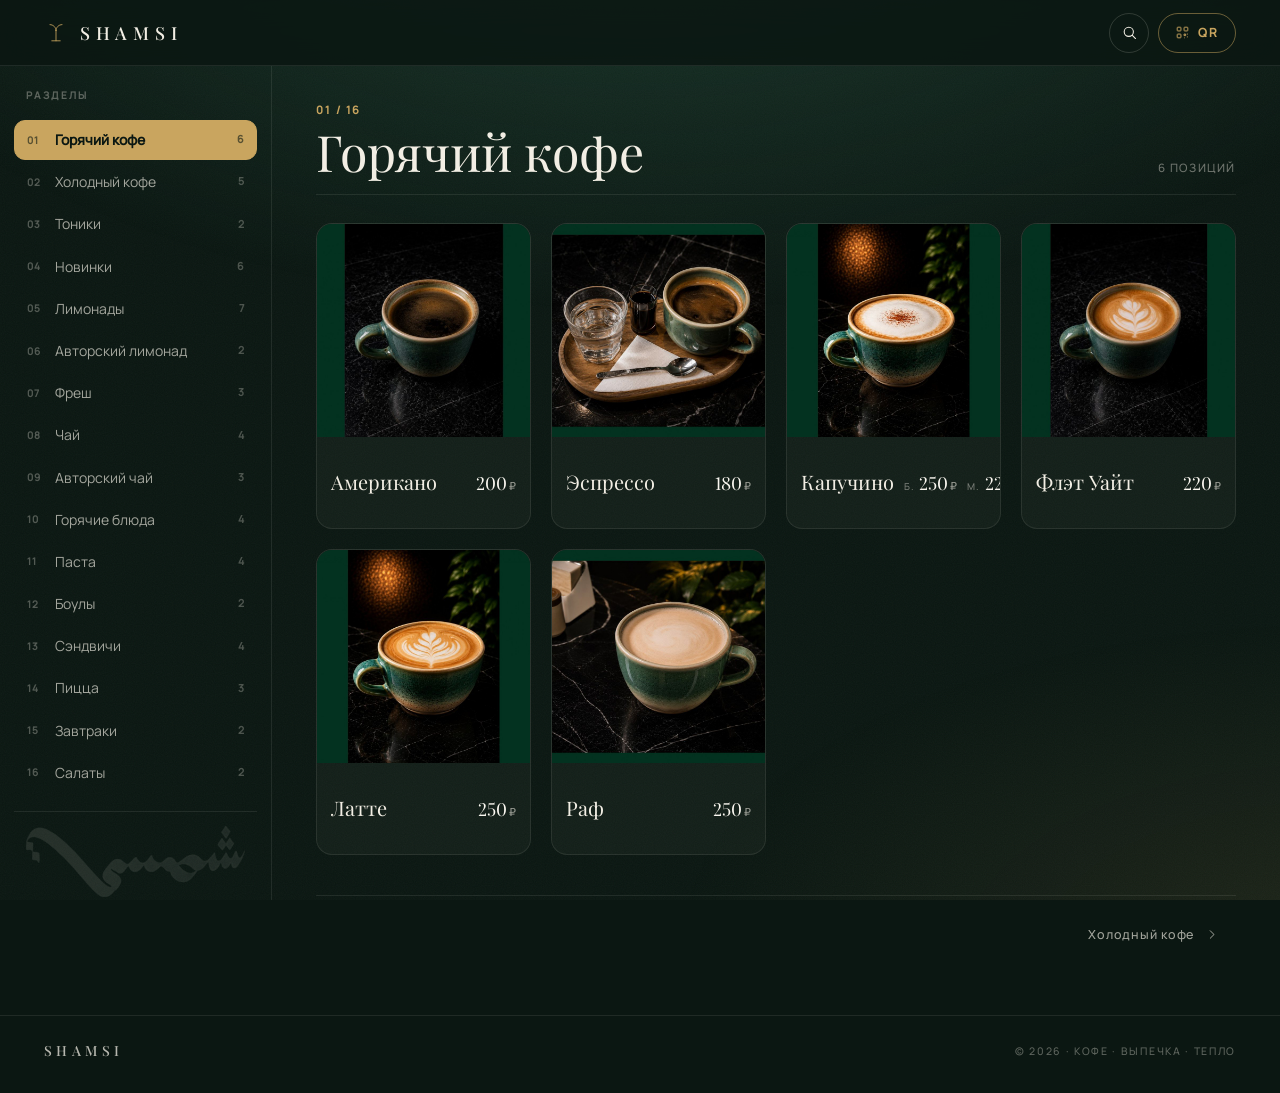
==== commit c2342c23: "sidebar layout, one section at a time; real menu-touch photos; kitchen menu" ====
--- a/index.html
+++ b/index.html
@@ -17,12 +17,12 @@
 <meta name="apple-mobile-web-app-title" content="SHAMSI">
 <meta name="mobile-web-app-capable" content="yes">
 <link rel="apple-touch-icon" href="assets/icon-192.png">
-<link rel="icon" href="data:image/svg+xml,%3Csvg xmlns='http://www.w3.org/2000/svg' viewBox='0 0 32 32'%3E%3Crect width='32' height='32' rx='8' fill='%237A1D2D'/%3E%3Cpath d='M16 23V12M11.5 16.5a4.5 4.5 0 1 1 9 0' stroke='%23F3EFE7' stroke-width='1.6' fill='none' stroke-linecap='round'/%3E%3C/svg%3E">
+<link rel="icon" href="data:image/svg+xml,%3Csvg xmlns='http://www.w3.org/2000/svg' viewBox='0 0 32 32'%3E%3Crect width='32' height='32' rx='8' fill='%23123024'/%3E%3Cpath d='M16 23V12M11.5 16.5a4.5 4.5 0 1 1 9 0' stroke='%23C9A55F' stroke-width='1.6' fill='none' stroke-linecap='round'/%3E%3C/svg%3E">
 </head>
 <body>
 
 <header class="topbar" id="topbar">
-  <a class="brand" href="#top" aria-label="SHAMSI — в начало">
+  <a class="brand" href="#" aria-label="SHAMSI — меню">
     <svg class="brand__mark" viewBox="0 0 40 40" aria-hidden="true">
       <path d="M20 33V16" />
       <path d="M20 16c0-5.5-4.5-10-10-10M20 16c0-5.5 4.5-10 10-10" />
@@ -30,7 +30,7 @@
     </svg>
     <span class="brand__name">SHAMSI</span>
   </a>
-  <nav class="topbar__actions">
+  <div class="topbar__actions">
     <button class="icon-btn" id="searchBtn" aria-label="Поиск по меню">
       <svg viewBox="0 0 24 24" aria-hidden="true"><circle cx="11" cy="11" r="6.5"/><path d="M16 16l4.5 4.5"/></svg>
     </button>
@@ -38,38 +38,29 @@
       <svg viewBox="0 0 24 24" aria-hidden="true"><rect x="3.5" y="3.5" width="6" height="6" rx="1"/><rect x="14.5" y="3.5" width="6" height="6" rx="1"/><rect x="3.5" y="14.5" width="6" height="6" rx="1"/><path d="M14.5 14.5h2.5v2.5h-2.5zM19 19h1.5M19 14.5h1.5M14.5 20.5h1"/></svg>
       <span>QR</span>
     </button>
-  </nav>
+  </div>
 </header>
 
-<main id="top">
+<div class="shell">
 
-  <section class="hero">
-    <img class="hero__arabic" src="assets/calligraphy.png" alt="" aria-hidden="true" width="1411" height="457">
-    <div class="hero__inner">
-      <p class="hero__eyebrow">шамси · кофейня</p>
-      <h1 class="hero__title">Меню</h1>
-      <p class="hero__sub">кофе · выпечка · тепло</p>
-      <div class="hero__rule"></div>
-      <p class="hero__hint">выберите категорию или пролистайте</p>
+  <!-- левый сайдбар с разделами -->
+  <aside class="sidebar" id="sidebar" aria-label="Разделы меню">
+    <p class="sidebar__label">Разделы</p>
+    <nav class="sidebar__nav" id="sidebarNav"></nav>
+    <div class="sidebar__foot">
+      <img class="sidebar__calli" src="assets/calligraphy.png" alt="" width="1411" height="457">
+      <p class="sidebar__note">кофе · выпечка · тепло</p>
     </div>
-    <a class="hero__scroll" href="#menu" aria-label="К меню">
-      <span></span>
-    </a>
-  </section>
+  </aside>
 
-  <nav class="rail" id="rail" aria-label="Категории меню">
-    <div class="rail__track" id="railTrack"></div>
+  <!-- лента разделов на телефоне -->
+  <nav class="chips" id="chips" aria-label="Разделы меню">
+    <div class="chips__track" id="chipsTrack"></div>
   </nav>
 
-  <div class="menu" id="menu"></div>
+  <main class="content" id="content" tabindex="-1"></main>
 
-  <section class="outro">
-    <img class="outro__arabic" src="assets/calligraphy.png" alt="" aria-hidden="true" width="1411" height="457">
-    <p class="outro__line">Спасибо, что заходите</p>
-    <p class="outro__small">цены указаны в рублях · стоп-лист уточняйте у бариста</p>
-  </section>
-
-</main>
+</div>
 
 <footer class="footer">
   <span class="footer__brand">SHAMSI</span>
--- a/assets/style.css
+++ b/assets/style.css
@@ -1,33 +1,31 @@
 /* ============================================================
-   SHAMSI — web menu  ·  dark green edition
+   SHAMSI — web menu · dark green · sidebar layout
    ============================================================ */
 
 :root{
   --ink:#0b1712;
   --ink-2:#0e2018;
-  --ink-3:#122a20;
-  --green:#1c3f31;
-  --green-soft:#2a5744;
+  --panel:rgba(242,238,228,.035);
+  --panel-2:rgba(242,238,228,.06);
+  --line:rgba(242,238,228,.09);
   --cream:#f2eee4;
   --cream-dim:rgba(242,238,228,.66);
-  --cream-faint:rgba(242,238,228,.12);
+  --cream-faint:rgba(242,238,228,.42);
   --gold:#c9a55f;
   --serif:"Playfair Display", Georgia, "Times New Roman", serif;
   --sans:"Manrope", -apple-system, BlinkMacSystemFont, "Segoe UI", Roboto, sans-serif;
-  --pad:clamp(18px, 5vw, 64px);
-  --maxw:1180px;
+  --pad:clamp(16px, 4vw, 44px);
+  --side:260px;
   --ease:cubic-bezier(.22,.61,.36,1);
 }
 
 *{box-sizing:border-box}
-html{scroll-behavior:smooth; -webkit-text-size-adjust:100%}
-@media (prefers-reduced-motion: reduce){
-  html{scroll-behavior:auto}
-  *{animation-duration:.001ms !important; transition-duration:.001ms !important}
-}
+html{-webkit-text-size-adjust:100%}
+@media (prefers-reduced-motion: reduce){ *{animation-duration:.001ms !important; transition-duration:.001ms !important} }
 
 body{
   margin:0;
+  min-height:100svh;
   background:var(--ink);
   color:var(--cream);
   font-family:var(--sans);
@@ -38,286 +36,228 @@
   -moz-osx-font-smoothing:grayscale;
   overflow-x:hidden;
 }
-
-/* warm-green glow + paper grain */
 body::before{
-  content:"";
-  position:fixed; inset:0; pointer-events:none; z-index:0;
+  content:""; position:fixed; inset:0; pointer-events:none; z-index:0;
   background:
-    radial-gradient(120% 85% at 50% -12%, rgba(42,87,68,.62), transparent 62%),
-    radial-gradient(85% 60% at 108% 105%, rgba(201,165,95,.12), transparent 66%);
+    radial-gradient(110% 80% at 50% -15%, rgba(42,87,68,.55), transparent 62%),
+    radial-gradient(80% 55% at 105% 105%, rgba(201,165,95,.10), transparent 66%);
 }
 body::after{
-  content:"";
-  position:fixed; inset:0; z-index:0; pointer-events:none; opacity:.045;
+  content:""; position:fixed; inset:0; pointer-events:none; z-index:0; opacity:.04;
   background-image:url("data:image/svg+xml,%3Csvg xmlns='http://www.w3.org/2000/svg' width='120' height='120'%3E%3Cfilter id='n'%3E%3CfeTurbulence type='fractalNoise' baseFrequency='.9' numOctaves='3'/%3E%3C/filter%3E%3Crect width='120' height='120' filter='url(%23n)'/%3E%3C/svg%3E");
 }
-
-main, header, footer{position:relative; z-index:1}
+main, header, footer, aside, nav{position:relative; z-index:1}
 
 a{color:inherit; text-decoration:none}
 button{font:inherit; color:inherit; background:none; border:0; cursor:pointer}
-img{max-width:100%; display:block}
+img{display:block; max-width:100%}
 ::selection{background:var(--gold); color:var(--ink)}
 
 /* ---------------- top bar ---------------- */
 .topbar{
-  position:fixed; top:0; left:0; right:0; z-index:40;
+  position:sticky; top:0; z-index:40;
   display:flex; align-items:center; justify-content:space-between;
-  padding:14px var(--pad);
-  background:linear-gradient(to bottom, rgba(11,23,18,.94), rgba(11,23,18,0));
+  height:66px; padding:0 var(--pad);
+  background:rgba(11,23,18,.86);
   backdrop-filter:blur(14px) saturate(120%);
-  border-bottom:1px solid transparent;
-  transition:border-color .4s var(--ease), background .4s var(--ease), padding .4s var(--ease);
-}
-.topbar.is-stuck{
-  padding:10px var(--pad);
-  background:rgba(11,23,18,.9);
-  border-bottom-color:rgba(242,238,228,.09);
-}
-
-.brand{display:inline-flex; align-items:center; gap:11px}
-.brand__mark{width:26px; height:26px; fill:none; stroke:var(--gold); stroke-width:1.4; stroke-linecap:round; flex:0 0 auto}
+  border-bottom:1px solid var(--line);
+}
+.brand{display:inline-flex; align-items:center; gap:10px}
+.brand__mark{width:24px; height:24px; fill:none; stroke:var(--gold); stroke-width:1.4; stroke-linecap:round}
 .brand__name{
-  font-family:var(--serif); font-size:19px; font-weight:500;
-  letter-spacing:.34em; line-height:1; padding-left:.12em;
-}
-
-.topbar__actions{display:flex; align-items:center; gap:10px}
+  font-family:var(--serif); font-size:18px; font-weight:500;
+  letter-spacing:.32em; line-height:1; padding-left:.1em;
+}
+.topbar__actions{display:flex; align-items:center; gap:9px}
 .icon-btn{
   display:inline-flex; align-items:center; justify-content:center;
   width:40px; height:40px; border-radius:50%;
   border:1px solid rgba(242,238,228,.16);
-  transition:border-color .3s var(--ease), background .3s var(--ease), transform .3s var(--ease);
+  transition:border-color .3s var(--ease), background .3s var(--ease);
 }
 .icon-btn svg{width:17px; height:17px; fill:none; stroke:var(--cream); stroke-width:1.5; stroke-linecap:round}
-.icon-btn:hover{border-color:rgba(201,165,95,.65); background:rgba(201,165,95,.1); transform:translateY(-1px)}
-
+.icon-btn:hover{border-color:rgba(201,165,95,.6); background:rgba(201,165,95,.1)}
 .pill-btn{
   display:inline-flex; align-items:center; justify-content:center; gap:8px;
-  height:40px; padding:0 17px; border-radius:999px;
-  border:1px solid rgba(201,165,95,.5);
-  color:var(--gold);
+  height:40px; padding:0 16px; border-radius:999px;
+  border:1px solid rgba(201,165,95,.5); color:var(--gold);
   font-family:var(--sans); font-size:12px; font-weight:600;
   letter-spacing:.16em; line-height:1; text-transform:uppercase;
-  transition:background .3s var(--ease), color .3s var(--ease), transform .3s var(--ease);
-}
-.pill-btn svg{width:15px; height:15px; fill:none; stroke:currentColor; stroke-width:1.5; flex:0 0 auto}
-.pill-btn:hover{background:var(--gold); color:var(--ink); transform:translateY(-1px)}
-
-/* ---------------- hero ---------------- */
-.hero{
-  position:relative;
-  min-height:min(88svh, 780px);
-  display:grid; place-items:center;
-  padding:118px var(--pad) 66px;
-  overflow:hidden;
-}
-/* вязь из фирменного логотипа: PNG с прозрачностью, всегда вписан в кадр */
-.hero__arabic{
-  position:absolute; left:50%; top:50%; transform:translate(-50%,-50%);
-  width:min(94vw, 1020px); height:auto;
-  pointer-events:none; user-select:none;
-  opacity:.085;
-}
-.hero__arabic{display:block; max-width:100%;}
-.hero__inner{position:relative; text-align:center; max-width:760px}
-.hero__eyebrow{
-  margin:0 0 24px;
-  font-family:var(--sans); font-size:11.5px; font-weight:500;
-  letter-spacing:.4em; line-height:1; text-transform:uppercase;
-  color:var(--cream-dim);
-}
-.hero__title{
-  font-family:var(--serif); font-weight:400;
-  font-size:clamp(64px, 15vw, 152px);
-  line-height:.92; margin:0; letter-spacing:.01em;
-  background:linear-gradient(180deg, #ffffff 0%, #f4f0e6 42%, #cdbfa3 100%);
-  -webkit-background-clip:text; background-clip:text; color:transparent;
-}
-.hero__sub{
-  margin:20px 0 0;
-  font-family:var(--sans); font-size:clamp(11px,1.4vw,13px); font-weight:500;
-  letter-spacing:.44em; line-height:1; text-transform:lowercase;
-  color:var(--gold); padding-left:.44em;
-}
-.hero__rule{
-  width:1px; height:60px; margin:32px auto 0;
-  background:linear-gradient(to bottom, var(--gold), transparent);
-  opacity:.75;
-}
-.hero__hint{
-  margin:24px 0 0;
-  font-family:var(--sans); font-size:10.5px; font-weight:500;
-  letter-spacing:.26em; line-height:1.6; text-transform:uppercase;
-  color:rgba(242,238,228,.45);
-}
-.hero__scroll{
-  position:absolute; bottom:24px; left:50%; transform:translateX(-50%);
-  width:24px; height:38px; border:1px solid rgba(242,238,228,.22); border-radius:999px;
-}
-.hero__scroll span{
-  position:absolute; top:8px; left:50%; width:2px; height:6px; border-radius:2px;
-  background:var(--gold); transform:translateX(-50%);
-  animation:scrollHint 2.4s infinite var(--ease);
-}
-@keyframes scrollHint{
-  0%{opacity:0; transform:translate(-50%,0)}
-  35%{opacity:1}
-  100%{opacity:0; transform:translate(-50%,14px)}
-}
-
-/* ---------------- category rail ---------------- */
-.rail{
-  position:sticky; top:0; z-index:30;
+  transition:background .3s var(--ease), color .3s var(--ease);
+}
+.pill-btn svg{width:15px; height:15px; fill:none; stroke:currentColor; stroke-width:1.5}
+.pill-btn:hover{background:var(--gold); color:var(--ink)}
+
+/* ---------------- shell ---------------- */
+.shell{max-width:1560px; margin:0 auto; display:grid; grid-template-columns:minmax(0,1fr)}
+.shell > *{min-width:0}
+
+/* sidebar (появляется на планшете и шире) */
+.sidebar{display:none}
+
+.chips{
+  position:sticky; top:66px; z-index:30;
+  background:linear-gradient(to bottom, rgba(11,23,18,.97) 40%, rgba(11,23,18,.8) 80%, transparent);
+  backdrop-filter:blur(10px);
   padding:10px 0 12px;
-  background:linear-gradient(to bottom, rgba(11,23,18,.97) 32%, rgba(11,23,18,.75) 78%, transparent);
-  backdrop-filter:blur(10px);
-}
-.rail__track{
+}
+.chips__track{
   display:flex; align-items:center; gap:8px;
   overflow-x:auto; scrollbar-width:none;
   padding:2px var(--pad) 6px;
+  -webkit-overflow-scrolling:touch;
   scroll-snap-type:x proximity;
-  -webkit-overflow-scrolling:touch;
-}
-.rail__track::-webkit-scrollbar{display:none}
+}
+.chips__track::-webkit-scrollbar{display:none}
 
 .chip{
   flex:0 0 auto; scroll-snap-align:center;
   display:inline-flex; align-items:center; justify-content:center;
-  height:40px; padding:0 18px; border-radius:999px;
+  height:40px; padding:0 17px; border-radius:999px;
   border:1px solid rgba(242,238,228,.16);
   font-family:var(--sans); font-size:13px; font-weight:500;
-  letter-spacing:.02em; line-height:1; white-space:nowrap;
-  color:var(--cream-dim); text-align:center;
-  transition:color .3s var(--ease), border-color .3s var(--ease), background .3s var(--ease), transform .3s var(--ease);
-}
-.chip:hover{color:var(--cream); border-color:rgba(201,165,95,.45)}
-.chip.is-active{
-  color:#08140f; background:var(--gold); border-color:var(--gold); font-weight:600;
-}
-
-/* ---------------- menu ---------------- */
-.menu{max-width:var(--maxw); margin:0 auto; padding:14px var(--pad) 0}
-
-.section{padding:clamp(34px,6vw,64px) 0 8px; scroll-margin-top:92px}
-.section__head{display:flex; align-items:flex-start; gap:16px; margin-bottom:4px}
-.section__num{
+  letter-spacing:.01em; line-height:1; white-space:nowrap; text-align:center;
+  color:var(--cream-dim);
+  transition:color .3s var(--ease), border-color .3s var(--ease), background .3s var(--ease);
+}
+.chip.is-active{color:#08140f; background:var(--gold); border-color:var(--gold); font-weight:600}
+
+/* ---------------- content ---------------- */
+.content{padding:clamp(18px,3vw,34px) var(--pad) clamp(30px,5vw,60px); min-height:60svh; min-width:0}
+.content:focus{outline:none}
+
+.cat-head{
+  display:flex; align-items:flex-end; justify-content:space-between; gap:20px;
+  padding-bottom:16px; margin-bottom:clamp(18px,2.4vw,28px);
+  border-bottom:1px solid var(--line);
+}
+.cat-head__num{
+  display:block;
+  font-family:var(--sans); font-size:11px; font-weight:600;
+  letter-spacing:.2em; line-height:1; color:var(--gold);
+  margin-bottom:10px;
+}
+.cat-head__title{
+  font-family:var(--serif); font-weight:400;
+  font-size:clamp(30px,4.6vw,50px); line-height:1.06; margin:0;
+}
+.cat-head__count{
   flex:0 0 auto;
-  font-family:var(--sans); font-size:11.5px; font-weight:600;
-  letter-spacing:.16em; line-height:1; color:var(--gold);
-  padding-top:.75em;
-}
-.section__title{
-  font-family:var(--serif); font-weight:400;
-  font-size:clamp(29px,4.4vw,44px); margin:0; line-height:1.08;
-  letter-spacing:.005em;
-}
-.section__rule{
-  height:1px; margin:22px 0 4px;
-  background:linear-gradient(to right, rgba(201,165,95,.6), rgba(242,238,228,.07) 45%, transparent);
-}
-
-.items{list-style:none; margin:0; padding:0}
-.item{
-  display:grid; grid-template-columns:1fr auto; align-items:baseline; gap:14px;
-  padding:17px 0;
-  border-bottom:1px solid rgba(242,238,228,.07);
-  opacity:1; transform:none;
-  transition:border-color .35s var(--ease);
-}
-.item:hover{border-bottom-color:rgba(201,165,95,.4)}
-.item__name{
-  font-family:var(--serif); font-size:clamp(20px,2.5vw,26px); font-weight:400;
-  line-height:1.25; transition:color .3s var(--ease), transform .35s var(--ease);
-}
-.item:hover .item__name{color:#ffffff; transform:translateX(3px)}
-.item__prices{display:flex; align-items:baseline; gap:14px; white-space:nowrap}
-.price{display:inline-flex; align-items:baseline; gap:6px}
+  font-family:var(--sans); font-size:11.5px; font-weight:500;
+  letter-spacing:.14em; text-transform:uppercase; line-height:1;
+  color:var(--cream-faint); padding-bottom:.4em;
+}
+
+/* карточки позиций: фото одного размера у всех */
+.grid{
+  display:grid;
+  grid-template-columns:repeat(2, minmax(0,1fr));
+  gap:clamp(10px,1.6vw,20px);
+  min-width:0;
+}
+.card{
+  display:flex; flex-direction:column;
+  background:var(--panel);
+  border:1px solid var(--line);
+  border-radius:16px;
+  overflow:hidden;
+  animation:cardIn .5s var(--ease) both;
+  transition:border-color .3s var(--ease), background .3s var(--ease), transform .3s var(--ease);
+}
+@keyframes cardIn{from{transform:translateY(8px)}to{transform:none}}
+.card:hover{border-color:rgba(201,165,95,.42); background:var(--panel-2); transform:translateY(-2px)}
+
+.card__media{
+  position:relative;
+  width:100%;
+  aspect-ratio:1 / 1;        /* одинаковая ширина и высота у всех фото */
+  overflow:hidden;
+  background:#132a20;
+}
+.card__media img{
+  position:absolute; inset:0;
+  width:100%; height:100%;
+  object-fit:cover;
+  transition:transform .6s var(--ease);
+}
+.card:hover .card__media img{transform:scale(1.04)}
+
+.card__placeholder{
+  position:absolute; inset:0; display:grid; place-items:center;
+  font-family:var(--serif); font-size:54px; color:rgba(242,238,228,.22);
+  background:linear-gradient(160deg,#15352a,#0f2419);
+}
+.card__body{
+  display:flex; align-items:baseline; justify-content:space-between; gap:10px;
+  padding:12px 14px 14px;
+}
+.card__name{
+  font-family:var(--serif); font-size:clamp(16px,1.7vw,20px);
+  font-weight:400; line-height:1.25;
+}
+.card__prices{display:flex; align-items:baseline; gap:10px; white-space:nowrap}
+.price{display:inline-flex; align-items:baseline; gap:4px}
 .price__label{
-  font-family:var(--sans); font-size:10.5px; font-weight:500;
-  letter-spacing:.14em; line-height:1; text-transform:uppercase;
-  color:rgba(242,238,228,.44);
+  font-family:var(--sans); font-size:9.5px; font-weight:500;
+  letter-spacing:.12em; line-height:1; text-transform:uppercase;
+  color:rgba(242,238,228,.45);
 }
 .price__value{
-  font-family:var(--serif); font-size:clamp(19px,2.3vw,23px); color:#fbf8f1;
-  font-variant-numeric:lining-nums tabular-nums; line-height:1.1;
-}
-.price__value small{font-size:.6em; color:rgba(242,238,228,.6); margin-left:3px}
-
-/* появление строк — чистый CSS, без зависимости от JS */
-/* только сдвиг: если анимация не запустится, текст всё равно виден */
-@keyframes itemIn{from{transform:translateY(9px)}to{transform:none}}
-.item{animation:itemIn .55s var(--ease) both}
-
-/* ---------------- outro / footer ---------------- */
-.outro{text-align:center; padding:clamp(70px,12vw,140px) var(--pad) 40px; position:relative}
-.outro__arabic{
-  display:block; width:min(60vw,340px); height:auto; margin:0 auto 10px; opacity:.12;
-}
-.outro__arabic{display:block; max-width:100%}
-.outro__line{font-family:var(--serif); font-size:clamp(23px,3.2vw,32px); margin:0; color:#f6f2e9}
-.outro__small{
-  margin:14px 0 0; font-family:var(--sans); font-size:10.5px; font-weight:500;
-  letter-spacing:.18em; line-height:1.7; text-transform:uppercase;
-  color:rgba(242,238,228,.36);
-}
-
+  font-family:var(--serif); font-size:clamp(15px,1.5vw,18px); color:#fbf8f1;
+  line-height:1; font-variant-numeric:lining-nums tabular-nums;
+}
+.price__value small{font-size:.62em; color:rgba(242,238,228,.6); margin-left:2px}
+
+/* переход между разделами */
+.pager{
+  display:flex; align-items:center; justify-content:space-between; gap:14px;
+  margin-top:clamp(24px,3.5vw,40px); padding-top:18px; border-top:1px solid var(--line);
+}
+.pager__btn{
+  display:inline-flex; align-items:center; gap:10px;
+  font-family:var(--sans); font-size:12.5px; font-weight:500;
+  letter-spacing:.06em; line-height:1; color:var(--cream-dim);
+  padding:12px 16px; border-radius:999px; border:1px solid transparent;
+  transition:color .3s var(--ease), border-color .3s var(--ease), background .3s var(--ease);
+}
+.pager__btn:hover{color:var(--cream); border-color:rgba(201,165,95,.45); background:rgba(201,165,95,.07)}
+.pager__btn svg{width:15px; height:15px; fill:none; stroke:currentColor; stroke-width:1.6; stroke-linecap:round}
+.pager__btn[disabled]{opacity:.25; pointer-events:none}
+
+/* ---------------- footer ---------------- */
 .footer{
   display:flex; justify-content:space-between; align-items:center; gap:18px;
-  padding:26px var(--pad) 34px;
-  border-top:1px solid rgba(242,238,228,.08);
-  font-family:var(--sans); font-size:11px; font-weight:500;
-  letter-spacing:.18em; line-height:1.6; text-transform:uppercase;
-  color:rgba(242,238,228,.38);
-}
-.footer__brand{font-family:var(--serif); font-size:15px; letter-spacing:.34em; color:rgba(242,238,228,.78)}
-
-/* ---------------- sheets (search / qr) ---------------- */
+  padding:24px var(--pad) 30px;
+  border-top:1px solid var(--line);
+  font-family:var(--sans); font-size:10.5px; font-weight:500;
+  letter-spacing:.16em; line-height:1.6; text-transform:uppercase;
+  color:rgba(242,238,228,.36);
+}
+.footer__brand{font-family:var(--serif); font-size:14px; letter-spacing:.32em; color:rgba(242,238,228,.75)}
+
+/* ---------------- sheets ---------------- */
 .sheet{position:fixed; inset:0; z-index:60; display:grid; place-items:center; padding:16px}
 .sheet[hidden]{display:none}
-.sheet__backdrop{
-  position:absolute; inset:0; background:rgba(5,12,9,.75); backdrop-filter:blur(6px);
-  animation:fade .3s var(--ease);
-}
+.sheet__backdrop{position:absolute; inset:0; background:rgba(5,12,9,.76); backdrop-filter:blur(6px); animation:fade .3s var(--ease)}
 .sheet__panel{
-  position:relative; width:min(560px, 100%);
-  max-height:calc(100dvh - 48px); overflow:auto;
-  background:linear-gradient(180deg, #13291f, #0c1e17);
-  border:1px solid rgba(201,165,95,.3);
-  border-radius:22px; padding:26px;
-  box-shadow:0 30px 80px rgba(0,0,0,.6);
-  animation:rise .38s var(--ease);
+  position:relative; width:min(560px,100%); max-height:calc(100dvh - 40px); overflow:auto;
+  background:linear-gradient(180deg,#13291f,#0c1e17);
+  border:1px solid rgba(201,165,95,.3); border-radius:22px; padding:26px;
+  box-shadow:0 30px 80px rgba(0,0,0,.6); animation:rise .36s var(--ease);
 }
 @keyframes fade{from{opacity:0}to{opacity:1}}
-@keyframes rise{from{opacity:0; transform:translateY(16px) scale(.985)}to{opacity:1; transform:none}}
+@keyframes rise{from{opacity:0; transform:translateY(14px) scale(.99)}to{opacity:1; transform:none}}
 
 .search{display:flex; align-items:center; gap:12px; border-bottom:1px solid rgba(242,238,228,.16); padding-bottom:12px}
 .search svg{width:18px; height:18px; fill:none; stroke:var(--gold); stroke-width:1.5; flex:0 0 auto}
-.search input{
-  flex:1; min-width:0; background:none; border:0; outline:0; color:var(--cream);
-  font-family:var(--sans); font-size:16px; font-weight:300;
-}
+.search input{flex:1; min-width:0; background:none; border:0; outline:0; color:var(--cream); font-family:var(--sans); font-size:16px; font-weight:300}
 .search input::placeholder{color:rgba(242,238,228,.4)}
-.search__close{
-  flex:0 0 auto; display:inline-flex; align-items:center; justify-content:center;
-  width:32px; height:32px; border-radius:50%; font-size:22px; line-height:1;
-  color:rgba(242,238,228,.55);
-}
+.search__close{flex:0 0 auto; display:inline-flex; align-items:center; justify-content:center; width:32px; height:32px; border-radius:50%; font-size:22px; line-height:1; color:rgba(242,238,228,.55)}
 .search__close:hover{color:var(--cream); background:rgba(242,238,228,.08)}
 
 .search__results{margin-top:6px}
-.sr-cat{
-  font-family:var(--sans); font-size:10.5px; font-weight:600;
-  letter-spacing:.18em; line-height:1; text-transform:uppercase;
-  color:var(--gold); margin:20px 0 8px;
-}
-.sr-item{
-  display:flex; align-items:baseline; justify-content:space-between; gap:14px;
-  padding:11px 0; border-bottom:1px solid rgba(242,238,228,.07);
-  width:100%; text-align:left; color:var(--cream);
-}
+.sr-cat{font-family:var(--sans); font-size:10.5px; font-weight:600; letter-spacing:.18em; line-height:1; text-transform:uppercase; color:var(--gold); margin:20px 0 8px}
+.sr-item{display:flex; align-items:baseline; justify-content:space-between; gap:14px; padding:11px 0; border-bottom:1px solid var(--line); width:100%; text-align:left; color:var(--cream)}
 .sr-item:hover{color:#fff}
 .sr-item__name{font-family:var(--serif); font-size:19px}
 .sr-item__price{font-family:var(--serif); font-size:17px; color:rgba(242,238,228,.85); white-space:nowrap}
@@ -326,94 +266,118 @@
 .sheet__close{
   position:absolute; top:12px; right:12px;
   display:inline-flex; align-items:center; justify-content:center;
-  width:36px; height:36px; border-radius:50%; font-size:24px; line-height:1;
-  color:rgba(242,238,228,.5);
+  width:36px; height:36px; border-radius:50%; font-size:24px; line-height:1; color:rgba(242,238,228,.5);
 }
 .sheet__close:hover{color:var(--cream); background:rgba(242,238,228,.08)}
 
 .sheet__panel--qr{text-align:center; padding-top:34px}
-.qr__eyebrow{
-  margin:0; font-family:var(--sans); font-size:10.5px; font-weight:600;
-  letter-spacing:.26em; line-height:1; text-transform:uppercase; color:var(--gold);
-}
+.qr__eyebrow{margin:0; font-family:var(--sans); font-size:10.5px; font-weight:600; letter-spacing:.26em; line-height:1; text-transform:uppercase; color:var(--gold)}
 .qr__title{margin:10px 0 20px; font-family:var(--serif); font-weight:400; font-size:clamp(25px,4vw,33px); line-height:1.15}
-.qr__frame{
-  background:#f7f4ec; border-radius:18px; padding:16px;
-  display:grid; place-items:center;
-  width:min(300px, 74vw); aspect-ratio:1 / 1; margin:0 auto;
-}
+.qr__frame{background:#f7f4ec; border-radius:18px; padding:16px; display:grid; place-items:center; width:min(300px,74vw); aspect-ratio:1/1; margin:0 auto}
 .qr__frame svg, .qr__frame img{width:100%; height:100%; display:block}
 .qr__spinner{font-family:var(--sans); font-size:11.5px; letter-spacing:.14em; text-transform:uppercase; color:#6d7f72}
-.qr__url{
-  margin:16px 0 0; font-family:var(--sans); font-size:11.5px; letter-spacing:.04em;
-  color:rgba(242,238,228,.5); word-break:break-all;
-}
+.qr__url{margin:16px 0 0; font-family:var(--sans); font-size:11.5px; letter-spacing:.04em; color:rgba(242,238,228,.5); word-break:break-all}
 .qr__actions{display:flex; gap:10px; justify-content:center; margin-top:20px; flex-wrap:wrap}
 .btn{
   display:inline-flex; align-items:center; justify-content:center;
   height:44px; padding:0 20px; border-radius:999px;
   font-family:var(--sans); font-size:12px; font-weight:600;
-  letter-spacing:.12em; line-height:1; text-transform:uppercase; text-align:center;
-  transition:transform .3s var(--ease), background .3s var(--ease), color .3s var(--ease), border-color .3s var(--ease);
+  letter-spacing:.12em; line-height:1; text-transform:uppercase;
 }
 .btn--solid{background:var(--gold); color:#08140f}
-.btn--solid:hover{transform:translateY(-1px); background:#d6b371}
+.btn--solid:hover{background:#d6b371}
 .btn--ghost{border:1px solid rgba(242,238,228,.22); color:var(--cream)}
 .btn--ghost:hover{border-color:rgba(201,165,95,.6); color:var(--gold)}
-.qr__note{
-  margin:18px 0 0; font-family:var(--sans); font-size:11px; line-height:1.65;
-  letter-spacing:.02em; color:rgba(242,238,228,.38);
-}
-
-/* ---------------- tablet ---------------- */
-@media (min-width: 760px){
-  :root{ --pad:clamp(28px, 4.5vw, 72px) }
-
-  .topbar{ padding:16px var(--pad) }
-  .topbar.is-stuck{ padding:12px var(--pad) }
-  .icon-btn{ width:46px; height:46px }
-  .icon-btn svg{ width:18px; height:18px }
-  .pill-btn{ height:46px; padding:0 20px }
-  .brand__mark{ width:30px; height:30px }
-  .brand__name{ font-size:21px; letter-spacing:.36em }
-
-  .hero{ min-height:min(78svh, 720px); padding:126px var(--pad) 56px }
-  .hero__title{ font-size:clamp(88px, 12.5vw, 176px) }
-  .hero__rule{ height:50px; margin-top:28px }
-
-  .rail{ padding:12px 0 14px }
-  .rail__track{ gap:10px; padding:2px var(--pad) 8px }
-  .chip{ height:46px; padding:0 22px; font-size:13.5px }
-
-  .menu{ padding-top:10px }
-  .section{ padding:clamp(40px,5vw,70px) 0 10px }
-  .section__title{ font-size:clamp(33px,3.4vw,48px) }
-  .section__rule{ margin:26px 0 2px }
-
-  .items{ display:grid; grid-template-columns:1fr 1fr; column-gap:clamp(36px,5vw,84px) }
-  .item{ padding:19px 0 }
-  .item__name{ font-size:clamp(22px,2vw,27px) }
-  .price__value{ font-size:clamp(20px,1.8vw,24px) }
-
-  .outro{ padding-top:clamp(80px,10vw,150px) }
-}
-
-/* короткий экран в альбомной ориентации */
-@media (orientation: landscape) and (max-height: 900px){
-  .hero{ min-height:auto; padding:106px var(--pad) 40px }
-  .hero__title{ font-size:clamp(64px, 8vw, 122px) }
-  .hero__rule{ height:30px; margin-top:18px }
-  .hero__hint{ margin-top:16px }
-  .hero__scroll{ display:none }
-}
-
-@media (min-width: 1500px){ :root{ --maxw:1320px } }
-
-/* ---------------- print (QR card) ---------------- */
+.qr__note{margin:18px 0 0; font-family:var(--sans); font-size:11px; line-height:1.6; color:rgba(242,238,228,.38)}
+
+/* ============================================================
+   планшет / десктоп: постоянный сайдбар слева
+   ============================================================ */
+@media (min-width: 820px){
+  .shell{
+    grid-template-columns:var(--side) minmax(0,1fr);
+    gap:0;
+  }
+  .chips{display:none}
+
+  .sidebar{
+    display:flex; flex-direction:column; gap:18px;
+    position:sticky; top:66px;
+    height:calc(100svh - 66px);
+    padding:24px 14px 20px;
+    border-right:1px solid var(--line);
+    overflow-y:auto; scrollbar-width:thin;
+  }
+  .sidebar::-webkit-scrollbar{width:6px}
+  .sidebar::-webkit-scrollbar-thumb{background:rgba(242,238,228,.14); border-radius:3px}
+
+  .sidebar__label{
+    margin:0 0 2px 12px;
+    font-family:var(--sans); font-size:10px; font-weight:600;
+    letter-spacing:.24em; line-height:1; text-transform:uppercase;
+    color:rgba(242,238,228,.34);
+  }
+  .sidebar__nav{display:flex; flex-direction:column; gap:2px}
+  .nav-item{
+    display:flex; align-items:center; gap:10px;
+    padding:10px 12px; border-radius:11px;
+    font-family:var(--sans); font-size:14px; font-weight:400; line-height:1.3;
+    color:var(--cream-dim); text-align:left;
+    border:1px solid transparent;
+    transition:color .25s var(--ease), background .25s var(--ease), border-color .25s var(--ease);
+  }
+  .nav-item:hover{color:var(--cream); background:rgba(242,238,228,.05)}
+  .nav-item__num{
+    flex:0 0 auto; width:18px;
+    font-size:10px; font-weight:600; letter-spacing:.08em;
+    color:rgba(242,238,228,.3);
+  }
+  .nav-item__name{flex:1 1 auto}
+  .nav-item__count{
+    flex:0 0 auto;
+    font-size:10.5px; font-weight:600; letter-spacing:.04em;
+    color:rgba(242,238,228,.28);
+  }
+  .nav-item.is-active{
+    color:#0b1712; background:var(--gold); border-color:var(--gold); font-weight:600;
+  }
+  .nav-item.is-active .nav-item__num,
+  .nav-item.is-active .nav-item__count{color:rgba(11,23,18,.6)}
+
+  .sidebar__foot{margin-top:auto; padding:14px 12px 0; border-top:1px solid var(--line)}
+  .sidebar__calli{width:100%; height:auto; opacity:.11}
+  .sidebar__note{
+    margin:8px 0 0; font-family:var(--sans); font-size:9.5px; font-weight:500;
+    letter-spacing:.16em; line-height:1.6; text-transform:uppercase;
+    color:rgba(242,238,228,.26);
+  }
+
+  .content{padding-top:clamp(24px,3vw,40px)}
+  .grid{grid-template-columns:repeat(auto-fill, minmax(190px,1fr))}
+}
+
+@media (min-width: 1200px){
+  :root{--side:272px}
+  .grid{grid-template-columns:repeat(auto-fill, minmax(210px,1fr))}
+}
+
+@media (max-width: 460px){
+  .grid{grid-template-columns:repeat(2, minmax(0,1fr))}
+  .card__placeholder{
+  position:absolute; inset:0; display:grid; place-items:center;
+  font-family:var(--serif); font-size:54px; color:rgba(242,238,228,.22);
+  background:linear-gradient(160deg,#15352a,#0f2419);
+}
+.card__body{padding:10px 11px 12px; flex-direction:column; align-items:flex-start; gap:6px}
+  .card__name{font-size:15px}
+  .price__value{font-size:15px}
+}
+
+/* печать QR-карточки */
 @media print{
   body{background:#fff; color:#101010}
   body::before, body::after{display:none}
-  .topbar, .hero, .rail, .menu, .outro, .footer, .qr__actions, .sheet__close, .qr__note, .qr__url{display:none !important}
+  .topbar, .shell, .footer, .qr__actions, .sheet__close, .qr__note, .qr__url{display:none !important}
   .sheet{position:static; display:block !important; background:#fff; padding:0}
   .sheet__backdrop{display:none}
   .sheet__panel{background:#fff; border:0; box-shadow:none; max-height:none; width:100%; padding:0}
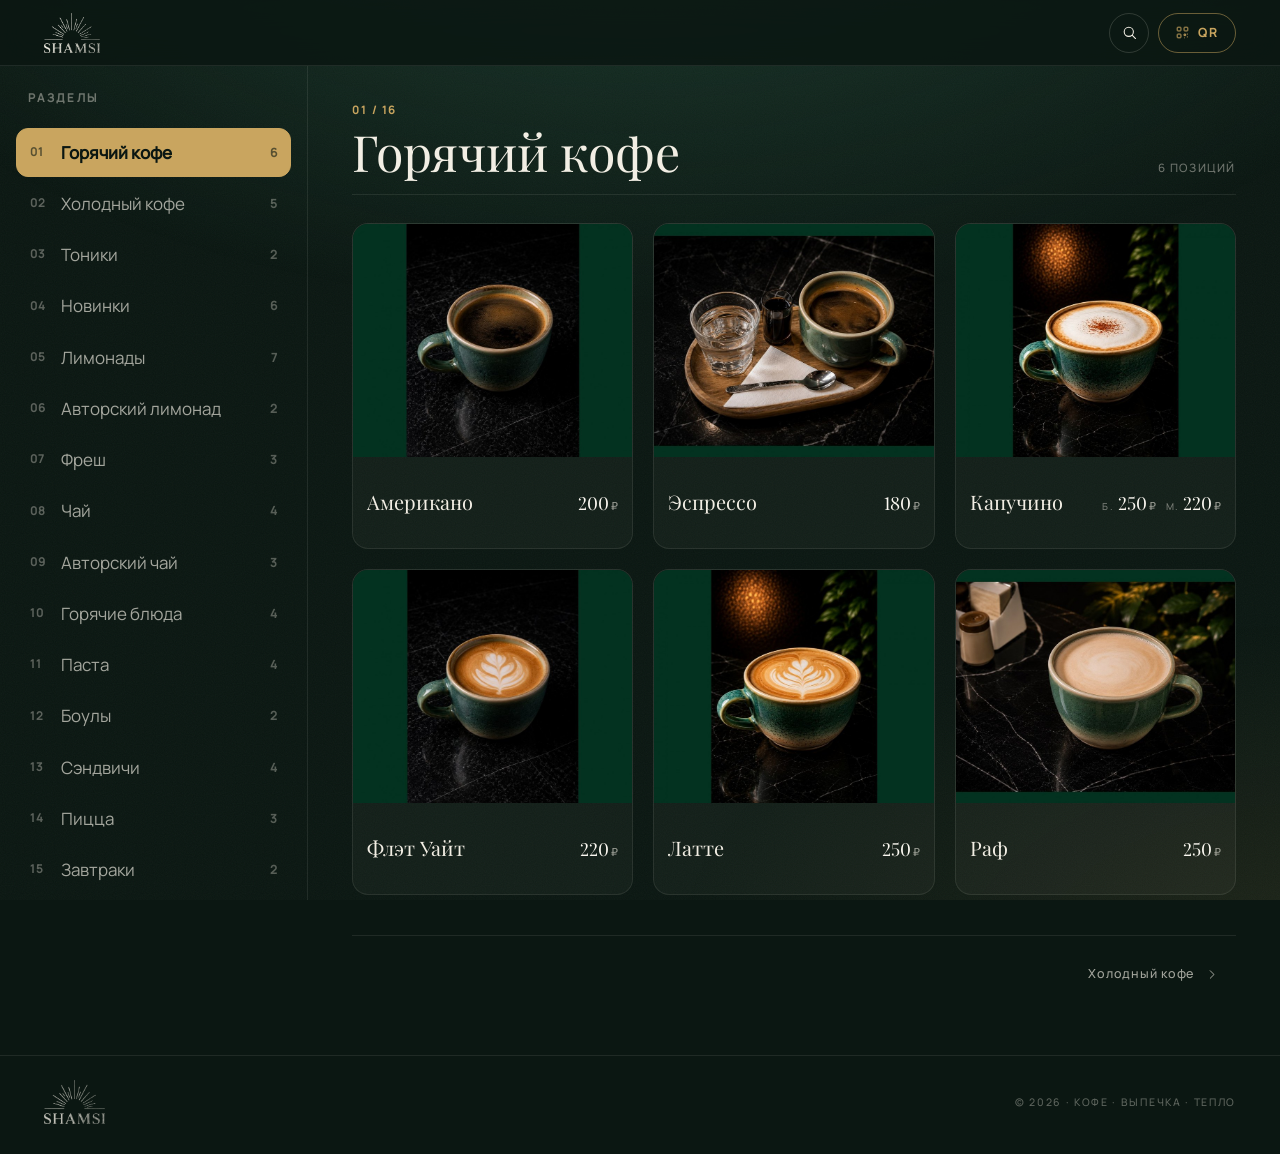
==== commit c4b2de0e: "brand: фирменный логотип в шапке, в подвале, в панели и в иконке; APK 1.1" ====
--- a/index.html
+++ b/index.html
@@ -23,13 +23,11 @@
 
 <header class="topbar" id="topbar">
   <a class="brand" href="#" aria-label="SHAMSI — меню">
-    <svg class="brand__mark" viewBox="0 0 40 40" aria-hidden="true">
-      <path d="M20 33V16" />
-      <path d="M20 16c0-5.5-4.5-10-10-10M20 16c0-5.5 4.5-10 10-10" />
-      <path d="M13 33h14" />
-    </svg>
-    <span class="brand__name">SHAMSI</span>
-  </a>
+      <picture>
+        <source srcset="assets/logo.webp" type="image/webp">
+        <img class="brand__logo" src="assets/logo.png" alt="SHAMSI" width="120" height="86">
+      </picture>
+    </a>
   <div class="topbar__actions">
     <button class="icon-btn" id="searchBtn" aria-label="Поиск по меню">
       <svg viewBox="0 0 24 24" aria-hidden="true"><circle cx="11" cy="11" r="6.5"/><path d="M16 16l4.5 4.5"/></svg>
@@ -63,7 +61,7 @@
 </div>
 
 <footer class="footer">
-  <span class="footer__brand">SHAMSI</span>
+  <img class="footer__logo" src="assets/logo.png" alt="SHAMSI" width="88" height="63">
   <span class="footer__copy">© <span id="year"></span> · кофе · выпечка · тепло</span>
 </footer>
 
--- a/assets/style.css
+++ b/assets/style.css
@@ -15,7 +15,7 @@
   --serif:"Playfair Display", Georgia, "Times New Roman", serif;
   --sans:"Manrope", -apple-system, BlinkMacSystemFont, "Segoe UI", Roboto, sans-serif;
   --pad:clamp(16px, 4vw, 44px);
-  --side:260px;
+  --side:288px;
   --ease:cubic-bezier(.22,.61,.36,1);
 }
 
@@ -63,7 +63,8 @@
   border-bottom:1px solid var(--line);
 }
 .brand{display:inline-flex; align-items:center; gap:10px}
-.brand__mark{width:24px; height:24px; fill:none; stroke:var(--gold); stroke-width:1.4; stroke-linecap:round}
+.brand__logo{display:block; height:clamp(30px,4.4vw,40px); width:auto}
+.footer__logo{display:block; height:44px; width:auto; opacity:.82}
 .brand__name{
   font-family:var(--serif); font-size:18px; font-weight:500;
   letter-spacing:.32em; line-height:1; padding-left:.1em;
@@ -170,7 +171,7 @@
 .card__media{
   position:relative;
   width:100%;
-  aspect-ratio:1 / 1;        /* одинаковая ширина и высота у всех фото */
+  aspect-ratio:6 / 5;        /* та же пропорция, что у файлов: без обрезки и полос */
   overflow:hidden;
   background:#132a20;
 }
@@ -301,42 +302,48 @@
   .chips{display:none}
 
   .sidebar{
-    display:flex; flex-direction:column; gap:18px;
+    display:flex; flex-direction:column; gap:20px;
     position:sticky; top:66px;
     height:calc(100svh - 66px);
-    padding:24px 14px 20px;
+    max-height:calc(100svh - 66px);
+    padding:26px 16px 22px;
     border-right:1px solid var(--line);
-    overflow-y:auto; scrollbar-width:thin;
-  }
-  .sidebar::-webkit-scrollbar{width:6px}
-  .sidebar::-webkit-scrollbar-thumb{background:rgba(242,238,228,.14); border-radius:3px}
+    overflow-y:auto;
+    overscroll-behavior:contain;
+    -webkit-overflow-scrolling:touch;
+    scrollbar-width:thin;
+    scrollbar-color:rgba(201,165,95,.5) transparent;
+  }
+  .sidebar::-webkit-scrollbar{width:8px}
+  .sidebar::-webkit-scrollbar-thumb{background:rgba(201,165,95,.45); border-radius:4px}
+  .sidebar::-webkit-scrollbar-track{background:rgba(242,238,228,.05)}
 
   .sidebar__label{
-    margin:0 0 2px 12px;
-    font-family:var(--sans); font-size:10px; font-weight:600;
-    letter-spacing:.24em; line-height:1; text-transform:uppercase;
-    color:rgba(242,238,228,.34);
+    margin:0 0 4px 12px;
+    font-family:var(--sans); font-size:11.5px; font-weight:600;
+    letter-spacing:.2em; line-height:1; text-transform:uppercase;
+    color:rgba(242,238,228,.42);
   }
   .sidebar__nav{display:flex; flex-direction:column; gap:2px}
   .nav-item{
-    display:flex; align-items:center; gap:10px;
-    padding:10px 12px; border-radius:11px;
-    font-family:var(--sans); font-size:14px; font-weight:400; line-height:1.3;
+    display:flex; align-items:center; gap:11px;
+    padding:13px 13px; border-radius:12px;
+    font-family:var(--sans); font-size:17px; font-weight:400; line-height:1.25;
     color:var(--cream-dim); text-align:left;
     border:1px solid transparent;
     transition:color .25s var(--ease), background .25s var(--ease), border-color .25s var(--ease);
   }
   .nav-item:hover{color:var(--cream); background:rgba(242,238,228,.05)}
   .nav-item__num{
-    flex:0 0 auto; width:18px;
-    font-size:10px; font-weight:600; letter-spacing:.08em;
-    color:rgba(242,238,228,.3);
+    flex:0 0 auto; width:20px;
+    font-size:11.5px; font-weight:600; letter-spacing:.06em;
+    color:rgba(242,238,228,.34);
   }
   .nav-item__name{flex:1 1 auto}
   .nav-item__count{
-    flex:0 0 auto;
-    font-size:10.5px; font-weight:600; letter-spacing:.04em;
-    color:rgba(242,238,228,.28);
+    flex:0 0 auto; min-width:20px; text-align:right;
+    font-size:12px; font-weight:600; letter-spacing:.02em;
+    color:rgba(242,238,228,.32);
   }
   .nav-item.is-active{
     color:#0b1712; background:var(--gold); border-color:var(--gold); font-weight:600;
@@ -357,7 +364,7 @@
 }
 
 @media (min-width: 1200px){
-  :root{--side:272px}
+  :root{--side:308px}
   .grid{grid-template-columns:repeat(auto-fill, minmax(210px,1fr))}
 }
 
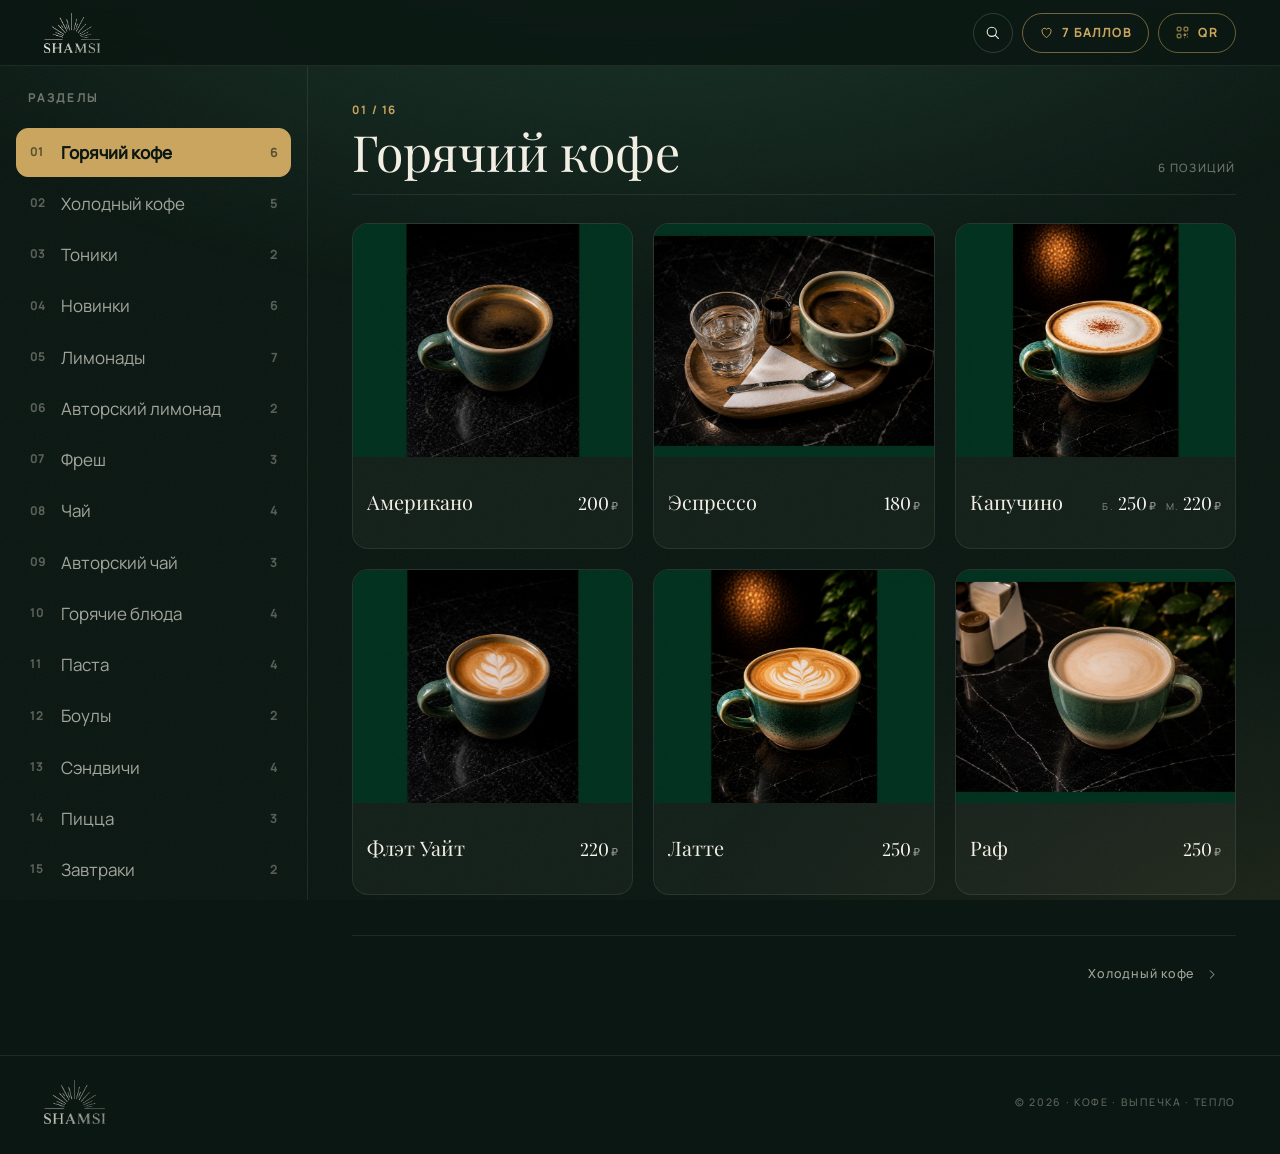
==== commit 4dea925b: "акция: страница «7 баллов = кофе/бамбл/тоник в подарок» с QR на бота, ссылка из меню" ====
--- a/index.html
+++ b/index.html
@@ -32,6 +32,10 @@
     <button class="icon-btn" id="searchBtn" aria-label="Поиск по меню">
       <svg viewBox="0 0 24 24" aria-hidden="true"><circle cx="11" cy="11" r="6.5"/><path d="M16 16l4.5 4.5"/></svg>
     </button>
+    <a class="pill-btn pill-btn--gold" href="promo/" aria-label="7 баллов = напиток в подарок">
+      <svg viewBox="0 0 24 24" aria-hidden="true"><path d="M12 20s-7-4.4-7-9.2A4 4 0 0 1 12 7a4 4 0 0 1 7 3.8C19 15.6 12 20 12 20z"/></svg>
+      <span>7 баллов</span>
+    </a>
     <button class="pill-btn" id="qrBtn">
       <svg viewBox="0 0 24 24" aria-hidden="true"><rect x="3.5" y="3.5" width="6" height="6" rx="1"/><rect x="14.5" y="3.5" width="6" height="6" rx="1"/><rect x="3.5" y="14.5" width="6" height="6" rx="1"/><path d="M14.5 14.5h2.5v2.5h-2.5zM19 19h1.5M19 14.5h1.5M14.5 20.5h1"/></svg>
       <span>QR</span>
--- a/assets/style.css
+++ b/assets/style.css
@@ -392,3 +392,7 @@
   .qr__frame{padding:0; width:70mm; height:70mm; background:#fff}
   .qr__eyebrow, .qr__title{color:#101010}
 }
+
+/* акция «7 баллов = напиток в подарок» */
+.pill-btn--gold{border-color:rgba(201,165,95,.55); color:var(--gold)}
+.pill-btn--gold:hover{background:var(--gold); color:var(--ink)}
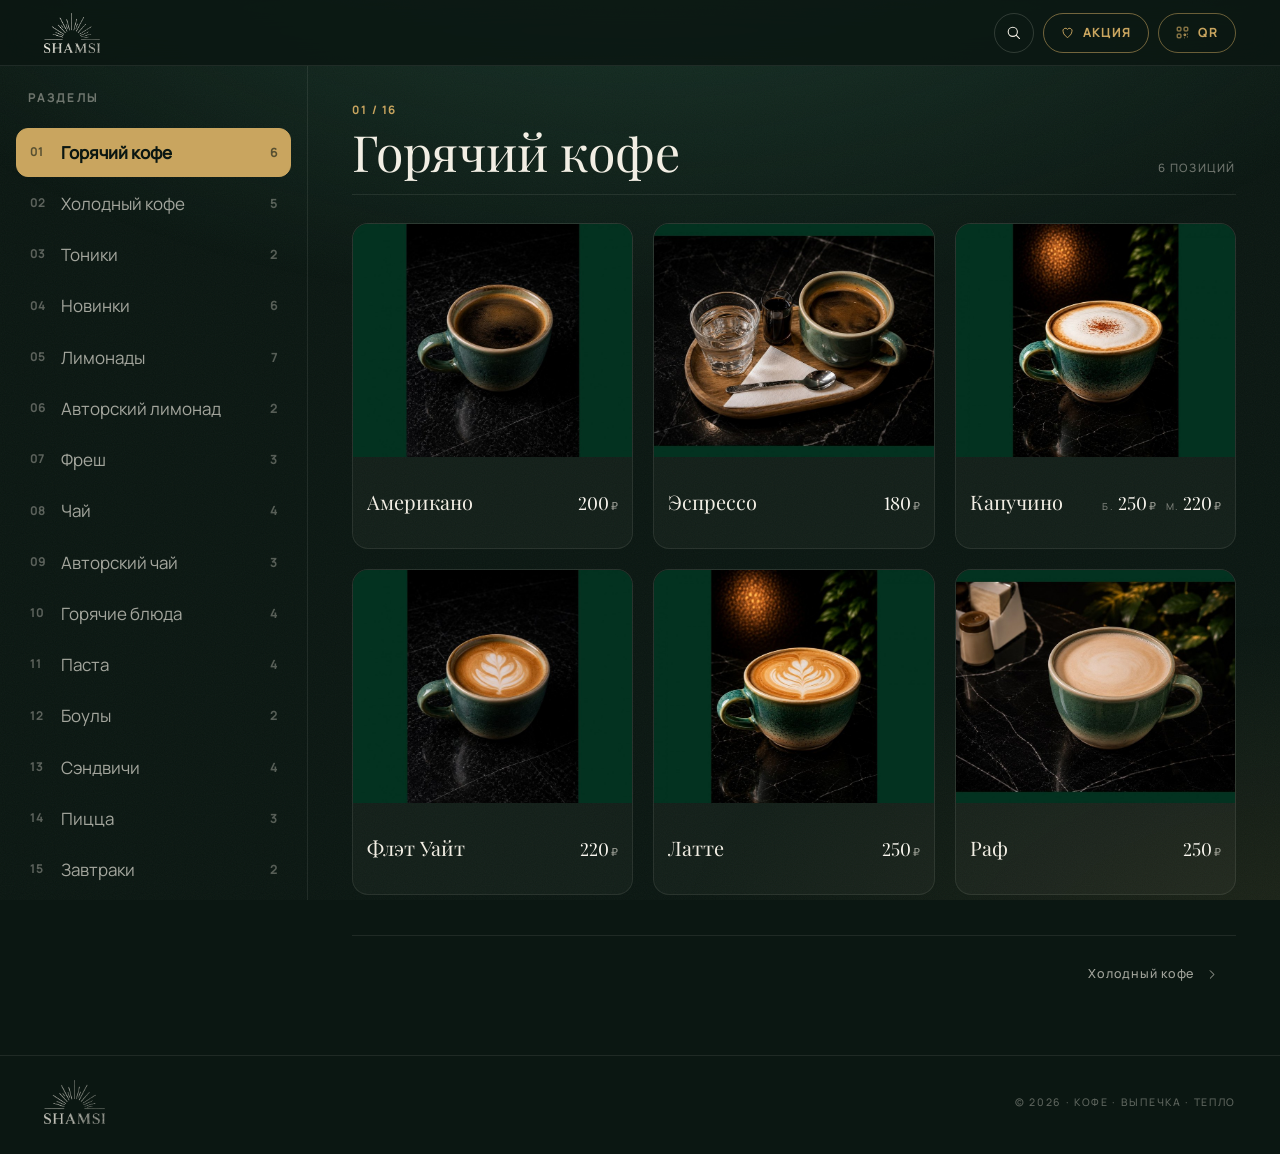
==== commit 5b71f822: "акция: страница переименована в «Акция», отдельный самодостаточный экран без конфликта стилей" ====
--- a/index.html
+++ b/index.html
@@ -32,9 +32,9 @@
     <button class="icon-btn" id="searchBtn" aria-label="Поиск по меню">
       <svg viewBox="0 0 24 24" aria-hidden="true"><circle cx="11" cy="11" r="6.5"/><path d="M16 16l4.5 4.5"/></svg>
     </button>
-    <a class="pill-btn pill-btn--gold" href="promo/" aria-label="7 баллов = напиток в подарок">
+    <a class="pill-btn pill-btn--gold" href="promo/" aria-label="Акция: 7 баллов = напиток в подарок">
       <svg viewBox="0 0 24 24" aria-hidden="true"><path d="M12 20s-7-4.4-7-9.2A4 4 0 0 1 12 7a4 4 0 0 1 7 3.8C19 15.6 12 20 12 20z"/></svg>
-      <span>7 баллов</span>
+      <span>Акция</span>
     </a>
     <button class="pill-btn" id="qrBtn">
       <svg viewBox="0 0 24 24" aria-hidden="true"><rect x="3.5" y="3.5" width="6" height="6" rx="1"/><rect x="14.5" y="3.5" width="6" height="6" rx="1"/><rect x="3.5" y="14.5" width="6" height="6" rx="1"/><path d="M14.5 14.5h2.5v2.5h-2.5zM19 19h1.5M19 14.5h1.5M14.5 20.5h1"/></svg>
